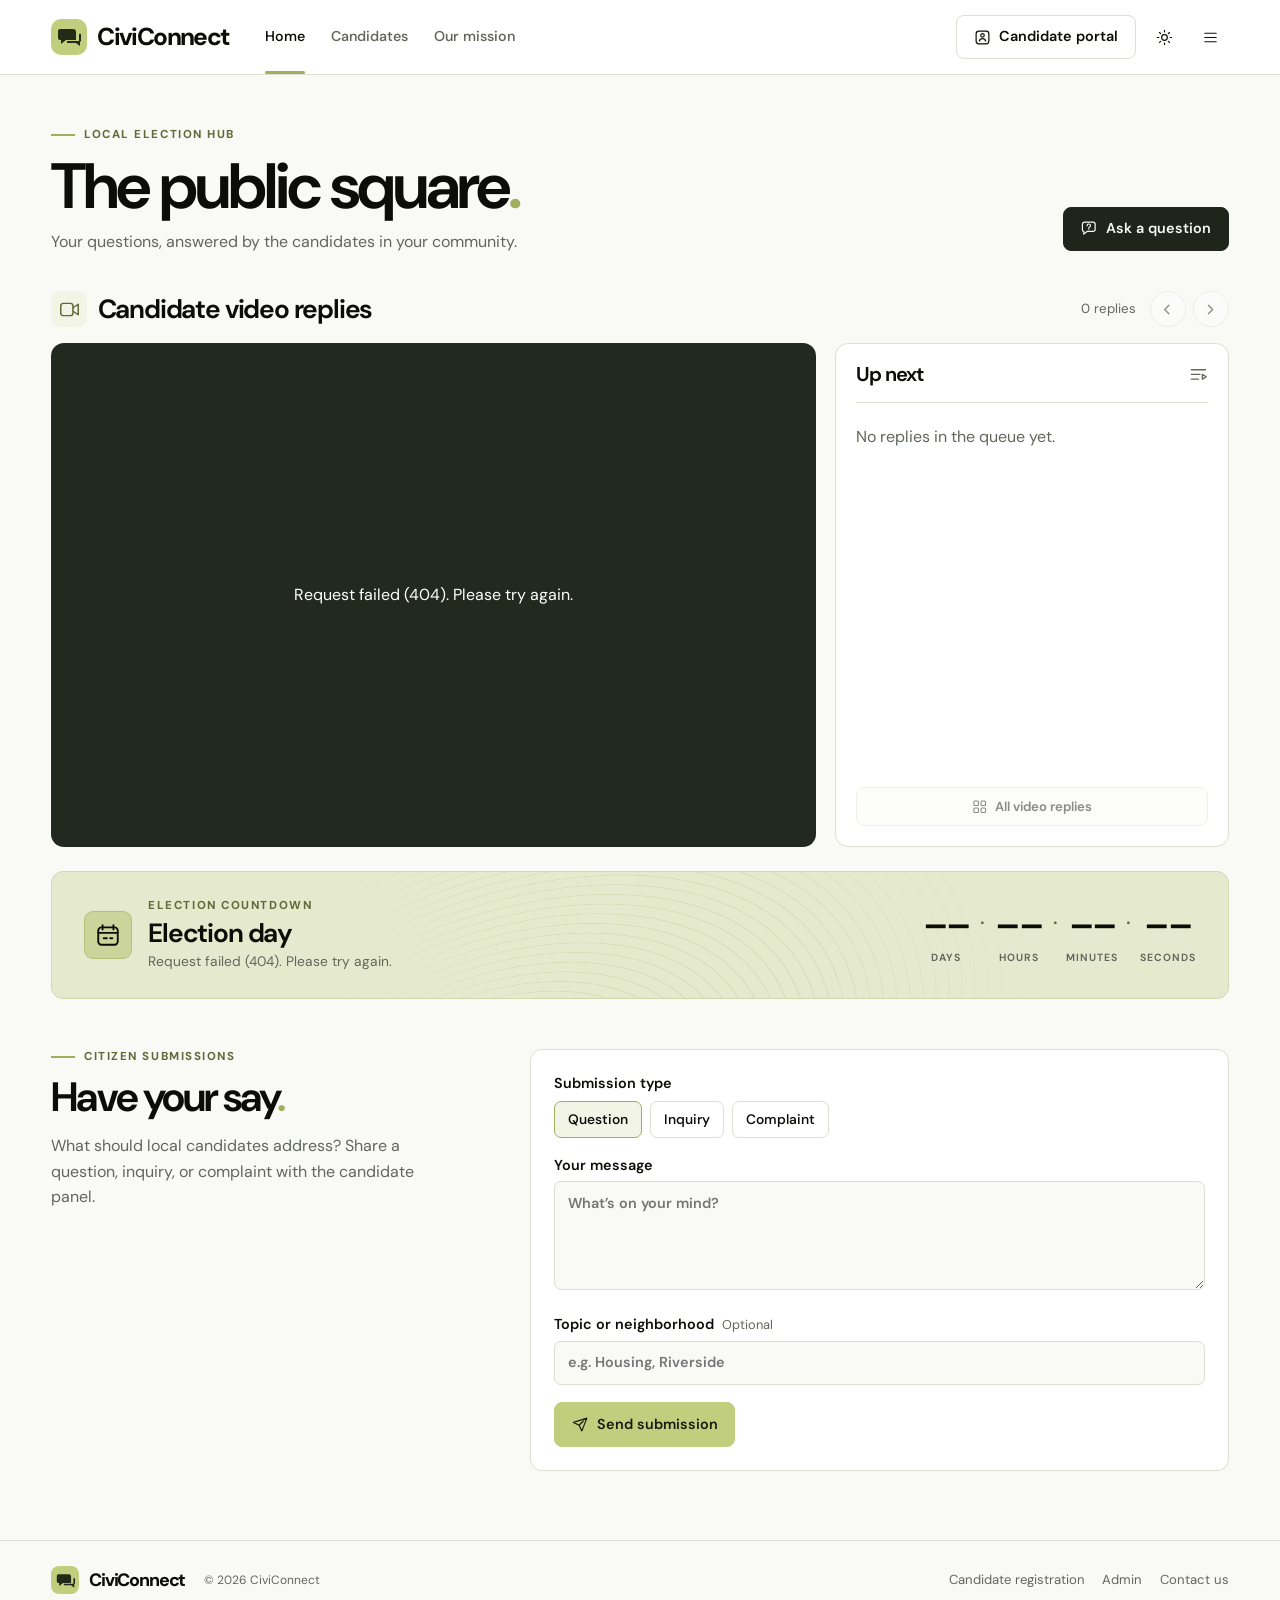
==== static/index.html @ 00abf2d7 "Initial commit" ====
<!doctype html>
<html lang="en">
<head>
  <meta charset="utf-8">
  <meta name="viewport" content="width=device-width, initial-scale=1">
  <meta name="color-scheme" content="light dark">
  <title>The public square · CiviConnect</title>
  <link rel="icon" href="/static/assets/favicon.svg" type="image/svg+xml">
  <script src="/static/js/theme.js"></script>
  <link rel="stylesheet" href="/static/css/style.css">
  <script type="module" src="/static/js/home.js"></script>
</head>
<body>
  <a class="skip" href="#main">Skip to content</a>
  <header id="site-header"></header>
  <main id="main" class="wrap">
    <section class="intro home-intro">
      <div><div class="eyebrow"><span class="rule"></span><span data-election-area>Local election hub</span></div>
      <h1>The public square<span class="period">.</span></h1>
      <p>Your questions, answered by the candidates in your community.</p></div>
      <a class="btn strong" href="#ask"><svg class="icon" aria-hidden="true"><use href="/static/assets/icons.svg#question"/></svg> Ask a question</a>
    </section>
    <section id="replies" aria-labelledby="replies-heading">
      <div class="section-head"><div class="heading-group"><span class="section-icon"><svg class="icon" aria-hidden="true"><use href="/static/assets/icons.svg#video"/></svg></span><h2 id="replies-heading">Candidate video replies</h2></div>
      <div class="carousel-nav"><span id="position"></span><button class="circle" id="prev" aria-label="Previous reply"><svg class="icon" aria-hidden="true"><use href="/static/assets/icons.svg#left"/></svg></button><button class="circle" id="next" aria-label="Next reply"><svg class="icon" aria-hidden="true"><use href="/static/assets/icons.svg#right"/></svg></button></div></div>
      <div class="broadcast"><div id="featured" class="stage" aria-live="polite"><p class="loading">Loading candidate replies…</p></div>
      <aside class="queue"><div class="queue-head"><h3>Up next</h3><svg class="icon" aria-hidden="true"><use href="/static/assets/icons.svg#list"/></svg></div><div id="up-next"></div><button class="see-all" id="all-replies"><svg class="icon" aria-hidden="true"><use href="/static/assets/icons.svg#grid"/></svg> All video replies</button></aside></div>
    </section>
    <section class="countdown" aria-label="Next election countdown">
      <div class="election-info"><span class="election-icon"><svg class="icon" aria-hidden="true"><use href="/static/assets/icons.svg#calendar"/></svg></span><div><div class="eyebrow">Election countdown</div><h2>Election day</h2><p id="election-date"></p></div></div>
      <div class="digits" role="timer"><div><strong id="time-Days">––</strong><small>Days</small></div><div><strong id="time-Hours">––</strong><small>Hours</small></div><div><strong id="time-Minutes">––</strong><small>Minutes</small></div><div><strong id="time-Seconds">––</strong><small>Seconds</small></div></div>
    </section>
    <section id="ask" class="submission-block"><div class="submission-intro"><div class="eyebrow"><span class="rule"></span>Citizen submissions</div><h2>Have your say<span class="period">.</span></h2><p>What should local candidates address? Share a question, inquiry, or complaint with the candidate panel.</p></div>
      <form id="citizen-form" class="panel form-stack">
      <fieldset><legend>Submission type</legend><div class="pills"><label><input type="radio" name="submission_type" value="question" checked><span>Question</span></label><label><input type="radio" name="submission_type" value="inquiry" ><span>Inquiry</span></label><label><input type="radio" name="submission_type" value="complaint" ><span>Complaint</span></label></div></fieldset>
      <label>Your message<textarea name="content" rows="4" maxlength="3000" placeholder="What’s on your mind?" required></textarea></label>
      <label>Topic or neighborhood <span class="optional">Optional</span><input name="topic" maxlength="120" placeholder="e.g. Housing, Riverside"></label>
      <div class="actions"><button class="btn primary"><svg class="icon" aria-hidden="true"><use href="/static/assets/icons.svg#send"/></svg> Send submission</button></div><p class="status" role="status"></p></form>
    </section>
    <dialog id="reply-dialog"><div class="dialog-head"><h2>All video replies</h2><button class="circle" data-close aria-label="Close"><svg class="icon" aria-hidden="true"><use href="/static/assets/icons.svg#close"/></svg></button></div><div id="reply-list"></div></dialog></main>
  <footer id="site-footer"></footer>
</body>
</html>
---- static/css/style.css ----
@import url("./theme.css");

@font-face {
  font-family: "DM Sans";
  src: url("/static/assets/fonts/DM-Sans.ttf") format("truetype");
  font-weight: 100 1000;
  font-display: swap
}

:root {
  font-family: "DM Sans", Arial, sans-serif;
  scroll-behavior: smooth
}

* {
  box-sizing: border-box
}

body {
  margin: 0;
  color: var(--text);
  background: var(--background);
  font-size: 1rem;
  line-height: 1.5
}

button,
input,
textarea,
select {
  font: inherit
}

button,
a,
input,
textarea,
select {
  touch-action: manipulation
}

button {
  cursor: pointer;
  color: inherit
}

button:disabled {
  cursor: default;
  opacity: .48
}

a {
  color: inherit
}

button,
a,
input,
textarea,
select {
  outline-offset: 4px
}

button:focus-visible,
a:focus-visible {
  outline: 3px solid var(--primary)
}

[hidden] {
  display: none !important
}

h1,
h2,
h3,
h4,
p {
  margin: 0
}

h1,
h2,
h3,
h4 {
  line-height: 1.08
}

h1,
h2,
h3 {
  letter-spacing: -.045em
}

h1 {
  font-size: clamp(2.7rem, 5vw, 4.55rem);
  font-weight: 650;
  line-height: 1.02
}

h2 {
  font-size: 1.65rem;
  font-weight: 650
}

h3 {
  font-size: 1.25rem;
  font-weight: 650
}

p {
  overflow-wrap: anywhere
}

.period {
  color: var(--primary)
}

.wrap,
.nav-inner,
.footer-inner {
  width: min(calc(100% - 8vw), 1344px);
  margin-inline: auto
}

.icon {
  width: 1.18em;
  height: 1.18em;
  display: inline-block;
  flex: none;
  vertical-align: middle
}

.skip {
  position: fixed;
  z-index: 20;
  left: 1rem;
  top: -5rem;
  background: var(--paper);
  padding: .7rem
}

.skip:focus {
  top: 1rem
}

#site-header {
  border-bottom: 1px solid var(--line);
  background: var(--paper)
}

.nav-inner {
  display: flex;
  align-items: center;
  gap: 2.25rem;
  min-height: 74px;
  position: relative
}

.brand {
  display: inline-flex;
  align-items: center;
  gap: .62rem;
  text-decoration: none;
  font-size: 1.53rem;
  letter-spacing: -.065em;
  font-weight: 760;
  white-space: nowrap
}

.brandmark {
  background: var(--accent);
  color: #232b17;
  display: grid;
  place-items: center;
  border-radius: 10px;
  width: 36px;
  height: 36px
}

.brandmark .icon {
  width: 24px;
  height: 24px
}

.desktop-nav {
  display: flex;
  gap: 1.65rem;
  align-self: stretch;
  align-items: stretch
}

.desktop-nav a {
  display: flex;
  align-items: center;
  text-decoration: none;
  font-size: .89rem;
  white-space: nowrap;
  font-weight: 550;
  color: var(--muted);
  position: relative
}

.desktop-nav a.active,
.desktop-nav a:hover {
  color: var(--text)
}

.desktop-nav a.active:after {
  content: "";
  position: absolute;
  bottom: 0;
  height: 3px;
  background: var(--primary);
  border-radius: 4px;
  left: 0;
  right: 0
}

.nav-actions {
  margin-left: auto;
  display: flex;
  align-items: center;
  gap: .65rem
}

.btn,
.circle,
.see-all,
.menu-link {
  display: inline-flex;
  align-items: center;
  justify-content: center;
  gap: .5rem;
  background: var(--paper);
  color: var(--text);
  border: 1px solid var(--line);
  border-radius: 8px;
  text-decoration: none;
  font-weight: 600;
  font-size: .9rem;
  line-height: 1.35
}

.btn {
  padding: .72rem 1.05rem;
  min-height: 42px
}

.btn:hover,
.circle:hover,
.see-all:hover {
  border-color: var(--primary);
  background: var(--tint)
}

.btn.strong {
  background: var(--ink);
  color: var(--background);
  border-color: var(--ink)
}

.btn.strong:hover {
  filter: brightness(1.19)
}

.btn.primary {
  background: var(--accent);
  border-color: var(--accent);
  color: #171b0e
}

.circle {
  width: 36px;
  height: 36px;
  padding: 0;
  border-radius: 50%
}

.nav-actions .circle {
  border-color: transparent
}

.menu-pop {
  position: absolute;
  z-index: 10;
  right: 0;
  top: calc(100% - 4px);
  background: var(--paper);
  border: 1px solid var(--line);
  padding: .45rem;
  box-shadow: 0 12px 30px #0002;
  border-radius: 10px;
  min-width: 210px
}

.menu-link {
  border: 0;
  justify-content: flex-start;
  display: flex;
  padding: .6rem .8rem;
  width: 100%
}

.menu-link:hover {
  background: var(--tint)
}

.intro {
  display: flex;
  align-items: center;
  justify-content: space-between;
  gap: 1.5rem;
  padding: 3.25rem 0 2.25rem
}

.intro h1 {
  margin: .7rem 0 .62rem
}

.intro p,
.submission-intro p,
.mission-grid p,
.login-wrap p {
  color: var(--muted);
  line-height: 1.6
}

.eyebrow {
  display: flex;
  align-items: center;
  gap: .55rem;
  font-size: .72rem;
  line-height: 1.4;
  font-weight: 760;
  text-transform: uppercase;
  letter-spacing: .135em;
  color: var(--eyebrow)
}

.rule {
  width: 24px;
  height: 2px;
  background: var(--primary)
}

.home-intro .btn {
  align-self: flex-end;
  margin-bottom: .25rem
}

.section-head,
.heading-group,
.carousel-nav,
.queue-head,
.dialog-head,
.actions,
.directory-tools,
.toolbar,
.person-line,
.tabs,
.backline a {
  display: flex;
  align-items: center
}

.section-head {
  justify-content: space-between;
  margin: 0 0 1rem;
  gap: .75rem
}

.heading-group {
  gap: .65rem
}

.section-icon,
.election-icon {
  background: var(--tint);
  color: var(--eyebrow);
  display: inline-grid;
  place-items: center;
  border-radius: 9px;
  width: 36px;
  height: 36px
}

.section-icon .icon {
  width: 21px;
  height: 21px
}

.carousel-nav {
  gap: .45rem
}

.carousel-nav span {
  font-size: .83rem;
  color: var(--muted);
  font-variant-numeric: tabular-nums;
  margin-right: .4rem
}

.broadcast {
  display: grid;
  grid-template-columns: minmax(0, 1.94fr) minmax(265px, 1fr);
  gap: 1.2rem
}

.stage {
  position: relative;
  isolation: isolate;
  overflow: hidden;
  border-radius: 13px;
  background: #22291e;
  color: #fff;
  height: clamp(380px, 56vh, 520px);
  min-width: 0
}

.stage .loading,
.stage .empty {
  display: grid;
  place-content: center;
  height: 100%;
  text-align: center;
  padding: 2rem;
  color: white
}

.stage-photo,
.stage-shade,
.ambient,
.stage-player {
  position: absolute;
  inset: 0;
  width: 100%;
  height: 100%
}

.stage-photo {
  object-fit: cover;
  z-index: -2
}

.stage-shade {
  background: linear-gradient(180deg, rgba(8, 13, 10, .16) 0%, transparent 33%, rgba(7, 11, 9, .45) 61%, rgba(7, 11, 9, .94) 100%);
  z-index: -1
}

.stage-top {
  position: absolute;
  inset: 1.25rem 1.35rem auto;
  display: flex;
  justify-content: space-between;
  align-items: center
}

.feature-chip,
.stage-num,
.topic-chip,
.reply-type {
  display: inline-flex;
  align-items: center;
  gap: .38rem;
  font-size: .68rem;
  font-weight: 720;
  text-transform: uppercase;
  letter-spacing: .09em
}

.feature-chip {
  background: #d7e6a2;
  color: #243015;
  padding: .34rem .6rem;
  border-radius: 5px
}

.stage-num {
  padding: .28rem .5rem;
  background: #161c16a8;
  color: white;
  border: 1px solid #ffffff40;
  border-radius: 5px
}

.play-main {
  position: absolute;
  left: 50%;
  top: 40%;
  transform: translate(-50%, -50%);
  width: 66px;
  height: 66px;
  display: grid;
  place-items: center;
  background: #ffffff29;
  backdrop-filter: blur(8px);
  border: 1.5px solid #ffffffe0;
  color: white;
  border-radius: 50%;
  transition: background .18s
}

.play-main:hover {
  background: #ffffff60
}

.play-main .icon {
  margin-left: 3px;
  width: 29px;
  height: 29px
}

.featured-content {
  position: absolute;
  bottom: 1.6rem;
  left: 1.75rem;
  right: 1.75rem
}

.topic-chip {
  color: #e1efb5;
  font-size: .7rem;
  gap: .45rem
}

.topic-chip:before {
  content: "";
  width: 18px;
  height: 2px;
  background: currentColor
}

.featured-content h3 {
  font-size: clamp(1.6rem, 2.7vw, 2.55rem);
  font-weight: 600;
  line-height: 1.12;
  letter-spacing: -.035em;
  margin: .55rem 0 1rem;
  max-width: 21em;
  overflow-wrap: anywhere;
  display: -webkit-box;
  -webkit-line-clamp: 3;
  -webkit-box-orient: vertical;
  overflow: hidden
}

.person-line {
  gap: .65rem;
  text-decoration: none;
  width: fit-content
}

.person-line img,
.avatar {
  object-fit: cover;
  border-radius: 50%
}

.person-line img {
  width: 38px;
  height: 38px;
  border: 1px solid #ffffff70
}

.person-line strong {
  display: block;
  font-size: .92rem
}

.person-line small {
  display: block;
  font-size: .78rem;
  color: #e4e6df
}

.verified {
  color: #cadb96;
  width: 1em;
  height: 1em;
  vertical-align: -.12em
}

.stage-player {
  display: grid;
  place-items: center
}

.ambient {
  z-index: -1;
  filter: blur(27px) brightness(.5);
  object-fit: cover;
  transform: scale(1.13)
}

.stage-player video,
.stage-player iframe {
  height: 100%;
  max-width: 100%;
  border: none;
  object-fit: contain;
  border-radius: 8px
}

.stage-player video {
  width: 100%
}

.stage-player iframe,
.stage-player.vertical video {
  width: auto;
  aspect-ratio: 16/9
}

.stage-player.vertical iframe,
.stage-player.vertical video {
  aspect-ratio: 9/16
}

.stop {
  position: absolute;
  top: 10px;
  right: 10px;
  z-index: 2;
  background: #172016;
  color: white;
  border-color: #fff5
}

.queue {
  background: var(--paper);
  border: 1px solid var(--line);
  border-radius: 13px;
  padding: 1.25rem;
  display: flex;
  flex-direction: column;
  min-width: 0
}

.queue-head {
  justify-content: space-between;
  padding: 0 0 1rem;
  border-bottom: 1px solid var(--line)
}

.queue-head .icon {
  color: var(--muted)
}

#up-next {
  flex: 1;
  display: flex;
  flex-direction: column
}

.queue-item {
  width: 100%;
  background: transparent;
  color: var(--text);
  text-align: left;
  border: 0;
  border-bottom: 1px solid var(--line);
  padding: 1rem 0;
  display: flex;
  align-items: center;
  gap: .85rem;
  flex: 1;
  min-width: 0
}

.queue-item:last-child {
  border-bottom: 0
}

.queue-item:hover .queue-copy strong {
  color: var(--eyebrow)
}

.thumbnail {
  background: var(--tint);
  border-radius: 7px;
  position: relative;
  display: grid;
  place-items: center;
  width: clamp(76px, 7.9vw, 112px);
  aspect-ratio: 1.48;
  overflow: hidden;
  flex: none
}

.thumbnail img,
.thumbnail video {
  width: 100%;
  height: 100%;
  object-fit: cover;
  position: absolute;
  inset: 0
}

.thumbnail .mini-play {
  position: absolute;
  bottom: 5px;
  left: 5px;
  display: grid;
  place-items: center;
  background: #121811b8;
  color: white;
  border-radius: 3px;
  padding: 2px 3px
}

.mini-play .icon {
  width: 12px;
  height: 12px
}

.queue-copy {
  display: block;
  min-width: 0
}

.reply-type {
  font-size: .62rem;
  color: var(--eyebrow);
  letter-spacing: .09em
}

.queue-copy strong {
  display: -webkit-box;
  -webkit-line-clamp: 2;
  -webkit-box-orient: vertical;
  overflow: hidden;
  line-height: 1.26;
  font-size: 1rem;
  font-weight: 650;
  letter-spacing: -.022em;
  margin: .2rem 0
}

.queue-copy small {
  font-size: .76rem;
  color: var(--muted)
}

.see-all {
  background: var(--background);
  padding: .6rem;
  width: 100%;
  font-size: .82rem;
  margin-top: .4rem
}

.countdown {
  position: relative;
  isolation: isolate;
  overflow: hidden;
  display: flex;
  align-items: center;
  justify-content: space-between;
  gap: 1rem;
  padding: 1.65rem 2rem;
  margin: 1.5rem 0 0;
  border: 1px solid color-mix(in srgb, var(--secondary) 65%, var(--line));
  border-radius: 12px;
  background: color-mix(in srgb, var(--secondary) 43%, var(--background))
}

.countdown:before {
  content: "";
  position: absolute;
  z-index: -1;
  inset: -150% 20% -180% 26%;
  background: repeating-radial-gradient(ellipse at 5% 64%, transparent 0 12px, color-mix(in srgb, var(--primary) 23%, transparent) 13px, transparent 14px);
  transform: rotate(-28deg);
  mask-image: linear-gradient(90deg, transparent, #000 26%, #000 65%, transparent)
}

.election-info {
  display: flex;
  align-items: center;
  gap: 1rem
}

.election-icon {
  width: 48px;
  height: 48px;
  background: var(--secondary);
  color: var(--text);
  border: 1px solid color-mix(in srgb, var(--primary) 50%, transparent)
}

.election-icon .icon {
  width: 26px;
  height: 26px
}

.election-info h2 {
  font-size: 1.65rem;
  margin: .25rem 0
}

.election-info p {
  font-size: .86rem;
  color: var(--muted)
}

.digits {
  display: flex;
  gap: 1.35rem;
  align-items: center
}

.digits>div {
  position: relative;
  text-align: center;
  min-width: 3.2rem
}

.digits>div+div:before {
  position: absolute;
  content: "·";
  font-size: 1.5rem;
  color: var(--eyebrow);
  left: -.85rem;
  top: 0
}

.digits strong {
  display: block;
  font-size: 2.3rem;
  font-weight: 610;
  letter-spacing: -.06em;
  font-variant-numeric: tabular-nums;
  line-height: 1.08
}

.digits small {
  display: block;
  font-size: .65rem;
  font-weight: 650;
  text-transform: uppercase;
  letter-spacing: .095em;
  color: var(--muted);
  margin-top: .32rem
}

.submission-block {
  display: grid;
  grid-template-columns: .75fr 1.25fr;
  gap: 5%;
  align-items: start;
  padding: 3.1rem 0 1rem;
  scroll-margin-top: 1rem
}

.submission-intro h2 {
  font-size: clamp(2rem, 3.2vw, 3.1rem);
  margin: .65rem 0 .85rem
}

.submission-intro p {
  max-width: 34ch
}

.panel,
.notice,
.record,
.candidate-card {
  background: var(--paper);
  border: 1px solid var(--line);
  border-radius: 12px
}

.panel,
.notice,
.record {
  padding: 1.45rem
}

.form-stack,
.field-stack,
#detail-fields {
  display: grid;
  gap: 1.08rem
}

label,
legend {
  font-size: .9rem;
  font-weight: 600
}

label {
  display: block
}

label small,
.optional {
  font-weight: 400;
  color: var(--muted);
  font-size: .8rem
}

.optional {
  margin-left: .25rem
}

label small {
  display: block;
  margin-top: .3rem
}

input:not([type=radio]),
textarea,
select {
  width: 100%;
  background: var(--background);
  color: var(--text);
  border: 1px solid var(--line);
  border-radius: 7px;
  padding: .65rem .8rem;
  margin-top: .3rem;
  min-height: 42px
}

textarea {
  resize: vertical
}

input:focus,
textarea:focus,
select:focus {
  outline: 2px solid var(--primary);
  outline-offset: 1px
}

fieldset {
  min-width: 0;
  border: 0;
  padding: 0;
  margin: 0
}

legend {
  padding: 0;
  margin: 0 0 .4rem
}

select {
  appearance: none;
  background-image: url("data:image/svg+xml,%3Csvg xmlns='http://www.w3.org/2000/svg' width='16' height='16' fill='none' stroke='%23737b63' stroke-width='2'%3E%3Cpath d='m3 6 5 5 5-5'/%3E%3C/svg%3E");
  background-repeat: no-repeat;
  background-position: right .8rem center;
  padding-right: 2.3rem
}

.pills,
.actions,
.toolbar,
.tabs {
  display: flex;
  gap: .5rem;
  flex-wrap: wrap
}

.pills label {
  position: relative;
  cursor: pointer
}

.pills input {
  position: absolute;
  opacity: 0
}

.pills span,
.tabs button {
  display: block;
  border: 1px solid var(--line);
  border-radius: 7px;
  padding: .44rem .82rem;
  background: var(--paper);
  font-size: .86rem;
  font-weight: 550
}

.pills input:checked+span,
.tabs button.active {
  background: var(--tint);
  border-color: var(--primary)
}

.pills input:focus-visible+span {
  outline: 2px solid var(--primary)
}

.status {
  font-size: .9rem;
  font-weight: 560;
  color: var(--eyebrow);
  overflow-wrap: anywhere
}

.status:empty {
  display: none
}

.status.error,
.error {
  color: light-dark(#a32e26, #ffa79d)
}

.wide-form {
  max-width: 760px;
  margin-inline: auto
}

.two-col,
.mission-grid,
.candidate-grid,
.video-grid {
  display: grid;
  gap: 1.1rem
}

.two-col {
  grid-template-columns: 1fr 1fr
}

.directory-tools {
  justify-content: space-between;
  margin-bottom: 1.2rem;
  gap: 1rem;
  color: var(--muted);
  font-size: .9rem
}

.search {
  display: flex;
  align-items: center;
  gap: .5rem;
  border: 1px solid var(--line);
  border-radius: 7px;
  padding: 0 .8rem;
  background: var(--paper);
  max-width: 420px;
  width: 100%
}

.search input {
  border: 0;
  background: transparent;
  margin: 0;
  padding: .6rem 0
}

.candidate-grid {
  grid-template-columns: repeat(auto-fill, minmax(min(100%, 245px), 1fr))
}

.candidate-card {
  padding: 1.4rem;
  display: grid;
  justify-items: start;
  gap: .55rem
}

.candidate-card .avatar {
  width: 68px;
  height: 68px;
  margin-bottom: .55rem
}

.candidate-card p,
.subtle,
.record small,
.empty {
  color: var(--muted)
}

.candidate-card .btn {
  margin-top: .6rem
}

.text-link,
.backline a {
  font-weight: 650;
  text-underline-offset: 3px
}

.backline {
  padding: 2rem 0 1.5rem
}

.backline a {
  width: fit-content;
  text-decoration: none;
  gap: .3rem
}

.profile-hero {
  display: flex;
  gap: 1.6rem;
  align-items: center;
  margin-bottom: 1.6rem
}

.profile-hero img {
  width: 110px;
  height: 110px
}

.profile-hero h1 {
  font-size: clamp(2rem, 4vw, 3.8rem);
  margin: .45rem 0
}

.profile-info {
  display: grid;
  grid-template-columns: 1fr 1fr;
  gap: 1rem
}

.profile-info p,
.profile-info ul {
  margin-top: .75rem
}

.profile-info ul {
  padding-left: 1.2rem
}

.profile-info li+li {
  margin: .55rem 0
}

.socials {
  display: flex;
  gap: .8rem;
  flex-wrap: wrap;
  margin-top: 1rem
}

.video-grid {
  grid-template-columns: repeat(auto-fit, minmax(min(100%, 320px), 1fr));
  margin-top: 1rem
}

.profile-replies {
  margin-top: 2rem
}

.video-grid .stage {
  height: clamp(350px, 40vh, 420px)
}

.mission-grid {
  grid-template-columns: repeat(3, 1fr)
}

.mission-grid h2 {
  margin: 1.2rem 0 .65rem
}

.mission-grid a {
  display: inline-block;
  margin-top: 1rem
}

.notice {
  margin: 1.2rem 0;
  background: var(--tint)
}

.notice p {
  margin-top: .4rem
}

.login-wrap {
  max-width: 440px;
  margin: 4rem auto
}

.login-wrap h1 {
  font-size: 2.25rem
}

.login-wrap form {
  padding: 2rem
}

.tabs {
  border-bottom: 1px solid var(--line);
  padding-bottom: 1rem;
  margin-bottom: 1.2rem
}

.toolbar {
  margin: 1rem 0
}

.toolbar input,
.toolbar select {
  width: auto;
  max-width: 100%
}

.record {
  margin: 1rem 0
}

.record h3 {
  margin: .45rem 0
}

.record p {
  white-space: pre-wrap;
  margin: .6rem 0
}

.record .actions,
.record .form-stack {
  margin-top: .85rem
}

.record img.avatar {
  width: 46px;
  height: 46px
}

.record ul {
  padding-left: 1.4rem
}

.danger {
  color: light-dark(#9a3023, #ffb2a5)
}

#workspace h2 {
  margin: 1.25rem 0
}

.empty {
  padding: 1.4rem 0
}

.credentials {
  padding: 1rem;
  background: var(--tint);
  border: 1px solid var(--primary);
  border-radius: 8px
}

.credentials pre {
  white-space: pre-wrap;
  overflow-wrap: anywhere
}

#site-footer {
  border-top: 1px solid var(--line);
  margin-top: 3.3rem
}

.footer-inner {
  display: flex;
  flex-wrap: wrap;
  align-items: center;
  gap: 1.2rem;
  padding: 1.6rem 0
}

.footer-inner .brand {
  font-size: 1.12rem
}

.footer-inner .brandmark {
  width: 28px;
  height: 28px;
  border-radius: 8px
}

.footer-inner .brandmark .icon {
  width: 19px;
  height: 19px
}

.footer-links {
  margin-left: auto;
  display: flex;
  gap: 1.1rem
}

.footer-links button,
.footer-links a {
  color: var(--muted);
  padding: 0;
  border: none;
  background: none;
  text-decoration: none;
  font-size: .82rem
}

.footer-inner small {
  color: var(--muted);
  font-size: .75rem
}

dialog {
  border: 1px solid var(--line);
  border-radius: 14px;
  max-width: min(540px, 94vw);
  width: 100%;
  background: var(--paper);
  color: var(--text);
  padding: 1.5rem;
  max-height: 85dvh
}

dialog::backdrop {
  background: #0b0f0bc2;
  backdrop-filter: blur(3px)
}

.dialog-head {
  justify-content: space-between;
  gap: 1rem;
  margin-bottom: 1rem
}

.dialog-head h2 {
  font-size: 1.5rem
}

main {
  min-height: 66vh
}

.tag {
  display: inline-block;
  border: 1px solid var(--line);
  border-radius: 5px;
  background: var(--tint);
  padding: .2rem .5rem;
  font-size: .74rem
}

@media(min-width:1600px) {

  .wrap,
  .nav-inner,
  .footer-inner {
    max-width: 1410px
  }
}

@media(max-width:1050px) {
  .nav-inner {
    gap: 1.4rem
  }

  .desktop-nav {
    gap: 1rem
  }

  .broadcast {
    grid-template-columns: minmax(0, 1.6fr) minmax(265px, 1fr)
  }

  .queue {
    padding: 1rem
  }

  .queue-item {
    gap: .6rem
  }

  .queue-copy strong {
    font-size: .93rem
  }

  .digits {
    gap: 1rem
  }
}

@media(max-width:800px) {
  .desktop-nav {
    display: none
  }

  .nav-inner {
    min-height: 65px
  }

  .intro {
    padding: 2.25rem 0 1.65rem
  }

  .broadcast {
    grid-template-columns: 1fr
  }

  .stage {
    height: clamp(380px, 56vh, 520px)
  }

  .queue {
    display: block
  }

  .queue-head {
    padding: 0 0 .6rem
  }

  #up-next {
    display: grid;
    grid-template-columns: repeat(3, 1fr);
    gap: .8rem
  }

  .queue-item {
    align-items: start
  }

  .queue #up-next .queue-item {
    display: block;
    border: 0;
    padding: .7rem 0
  }

  .queue #up-next .thumbnail {
    width: 100%;
    aspect-ratio: 2.2;
    margin-bottom: .35rem
  }

  .countdown {
    padding: 1.2rem
  }

  .digits>div {
    min-width: 2.65rem
  }

  .digits strong {
    font-size: 1.85rem
  }

  .mission-grid {
    grid-template-columns: 1fr
  }

  .submission-block {
    grid-template-columns: 1fr;
    gap: 1.3rem
  }

  .submission-intro p {
    max-width: 60ch
  }

  .home-intro .btn {
    white-space: nowrap
  }

  .profile-info {
    grid-template-columns: 1fr
  }
}

@media(max-width:560px) {

  .wrap,
  .nav-inner,
  .footer-inner {
    width: calc(100% - 2rem)
  }

  .nav-inner {
    gap: .5rem
  }

  .nav-actions {
    gap: .17rem
  }

  .nav-actions .portal-btn {
    display: none
  }

  .brand {
    font-size: 1.32rem
  }

  .brandmark {
    width: 32px;
    height: 32px
  }

  .intro {
    align-items: flex-start;
    flex-direction: column;
    gap: .9rem
  }

  .home-intro .btn {
    align-self: flex-start
  }

  .intro p {
    font-size: .94rem
  }

  .eyebrow {
    font-size: .65rem
  }

  .section-head h2 {
    font-size: 1.18rem
  }

  .heading-group {
    gap: .4rem
  }

  .section-icon {
    width: 30px;
    height: 30px
  }

  .carousel-nav {
    gap: .25rem
  }

  .carousel-nav .circle {
    width: 29px;
    height: 29px
  }

  .carousel-nav span {
    margin-right: .1rem;
    font-size: .72rem
  }

  .stage-top {
    inset: 1rem 1rem auto
  }

  .featured-content {
    bottom: 1.2rem;
    left: 1.1rem;
    right: 1.1rem
  }

  .featured-content h3 {
    font-size: 1.72rem
  }

  .stage {
    height: 380px
  }

  .play-main {
    width: 55px;
    height: 55px
  }

  .queue #up-next {
    display: block
  }

  .queue #up-next .queue-item {
    display: flex;
    align-items: center;
    border-bottom: 1px solid var(--line);
    gap: .8rem
  }

  .queue #up-next .thumbnail {
    width: 80px;
    aspect-ratio: 1.5;
    margin: 0
  }

  .countdown {
    flex-wrap: wrap;
    gap: 1.2rem
  }

  .digits {
    justify-content: space-between;
    width: 100%;
    border-top: 1px solid var(--line);
    padding-top: .85rem
  }

  .digits>div+div:before {
    display: none
  }

  .submission-block {
    padding-top: 2rem
  }

  .two-col {
    grid-template-columns: 1fr
  }

  .panel,
  .record {
    padding: 1.05rem
  }

  .directory-tools {
    flex-wrap: wrap
  }

  .profile-hero {
    align-items: flex-start;
    gap: 1rem
  }

  .profile-hero img {
    width: 75px;
    height: 75px
  }

  .footer-links {
    width: 100%;
    margin-left: 0
  }

  .tabs {
    gap: .35rem
  }

  .tabs button {
    font-size: .8rem
  }

  .intro h1 {
    margin-top: .55rem
  }
}

@media(prefers-reduced-motion:reduce) {
  :root {
    scroll-behavior: auto
  }

  * {
    transition: none !important
  }
}

.carousel-nav span {
  white-space: nowrap
}

@media (max-width: 370px) {
  .section-head .section-icon {
    display: none
  }

  .section-head h2 {
    font-size: 1.1rem
  }
}
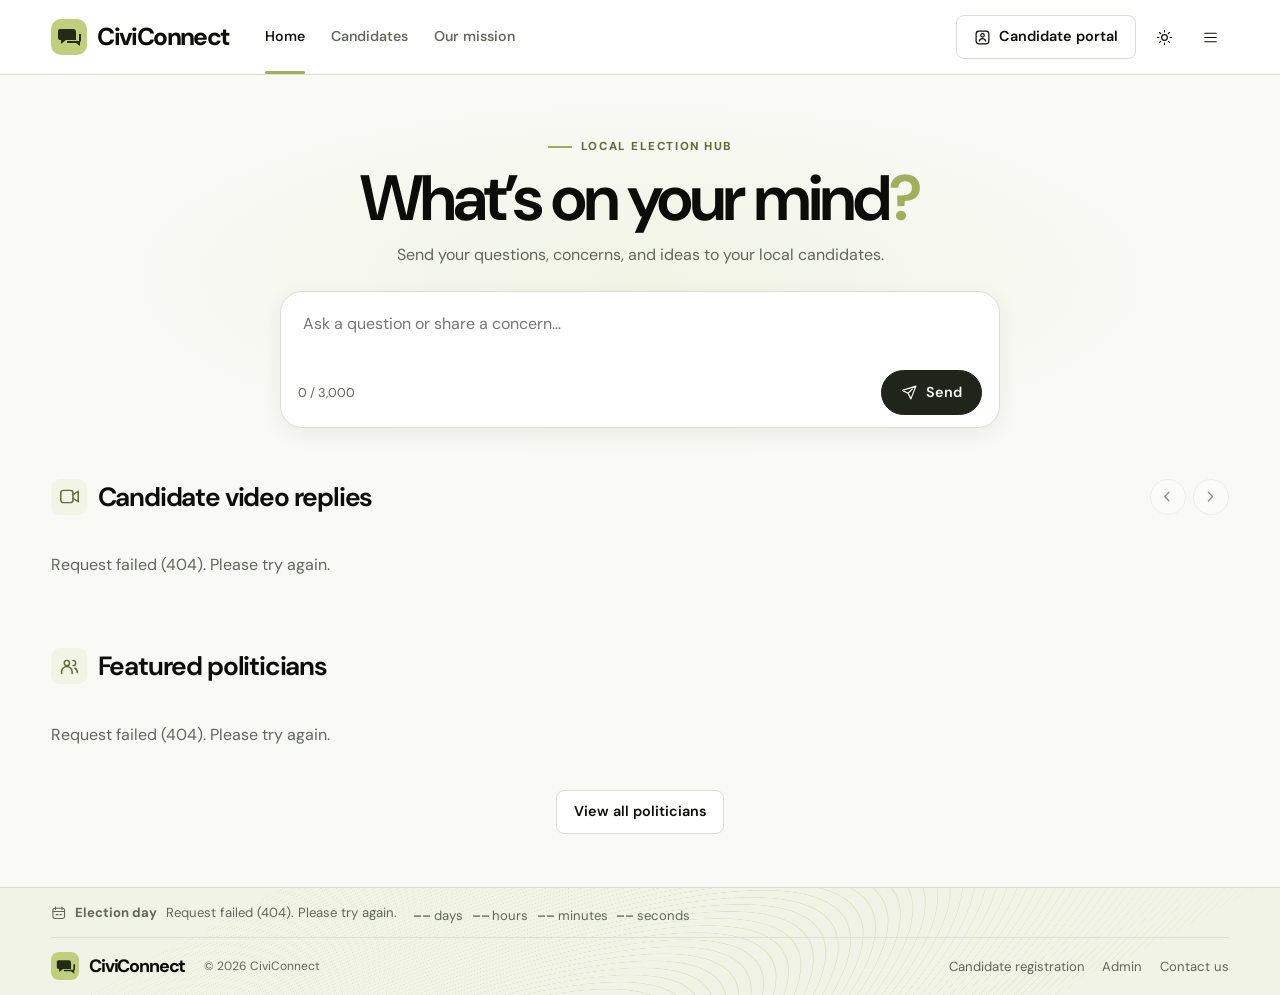
==== commit 613afb23: "Home Page Changes" ====
--- a/static/index.html
+++ b/static/index.html
@@ -8,36 +8,41 @@
   <link rel="icon" href="/static/assets/favicon.svg" type="image/svg+xml">
   <script src="/static/js/theme.js"></script>
   <link rel="stylesheet" href="/static/css/style.css">
+  <link rel="stylesheet" href="/static/css/home.css">
   <script type="module" src="/static/js/home.js"></script>
 </head>
 <body>
   <a class="skip" href="#main">Skip to content</a>
   <header id="site-header"></header>
   <main id="main" class="wrap">
-    <section class="intro home-intro">
-      <div><div class="eyebrow"><span class="rule"></span><span data-election-area>Local election hub</span></div>
-      <h1>The public square<span class="period">.</span></h1>
-      <p>Your questions, answered by the candidates in your community.</p></div>
-      <a class="btn strong" href="#ask"><svg class="icon" aria-hidden="true"><use href="/static/assets/icons.svg#question"/></svg> Ask a question</a>
+    <section id="ask" class="ask-hero" aria-labelledby="ask-title">
+      <div class="eyebrow"><span class="rule"></span><span data-election-area>Local election hub</span></div>
+      <h1 id="ask-title">What’s on your mind<span class="period">?</span></h1>
+      <p>Send your questions, concerns, and ideas to your local candidates.</p>
+      <form id="citizen-form">
+        <div class="composer">
+          <textarea name="content" rows="2" required maxlength="3000" aria-label="Your message to local candidates" placeholder="Ask a question or share a concern…"></textarea>
+          <div class="composer-tools"><span id="char-count">0 / 3,000</span><button type="submit" class="btn strong"><svg class="icon" aria-hidden="true"><use href="/static/assets/icons.svg#send"/></svg> Send</button></div>
+        </div>
+        <p class="status" role="status"></p>
+      </form>
     </section>
     <section id="replies" aria-labelledby="replies-heading">
       <div class="section-head"><div class="heading-group"><span class="section-icon"><svg class="icon" aria-hidden="true"><use href="/static/assets/icons.svg#video"/></svg></span><h2 id="replies-heading">Candidate video replies</h2></div>
       <div class="carousel-nav"><span id="position"></span><button class="circle" id="prev" aria-label="Previous reply"><svg class="icon" aria-hidden="true"><use href="/static/assets/icons.svg#left"/></svg></button><button class="circle" id="next" aria-label="Next reply"><svg class="icon" aria-hidden="true"><use href="/static/assets/icons.svg#right"/></svg></button></div></div>
-      <div class="broadcast"><div id="featured" class="stage" aria-live="polite"><p class="loading">Loading candidate replies…</p></div>
-      <aside class="queue"><div class="queue-head"><h3>Up next</h3><svg class="icon" aria-hidden="true"><use href="/static/assets/icons.svg#list"/></svg></div><div id="up-next"></div><button class="see-all" id="all-replies"><svg class="icon" aria-hidden="true"><use href="/static/assets/icons.svg#grid"/></svg> All video replies</button></aside></div>
+      <div id="reply-track" aria-label="Video replies" class="reply-track" tabindex="0"></div>
     </section>
-    <section class="countdown" aria-label="Next election countdown">
-      <div class="election-info"><span class="election-icon"><svg class="icon" aria-hidden="true"><use href="/static/assets/icons.svg#calendar"/></svg></span><div><div class="eyebrow">Election countdown</div><h2>Election day</h2><p id="election-date"></p></div></div>
-      <div class="digits" role="timer"><div><strong id="time-Days">––</strong><small>Days</small></div><div><strong id="time-Hours">––</strong><small>Hours</small></div><div><strong id="time-Minutes">––</strong><small>Minutes</small></div><div><strong id="time-Seconds">––</strong><small>Seconds</small></div></div>
+    <section class="featured-people" aria-labelledby="people-title">
+      <div class="section-head"><div class="heading-group"><span class="section-icon"><svg class="icon" aria-hidden="true"><use href="/static/assets/icons.svg#users"/></svg></span><h2 id="people-title">Featured politicians</h2></div></div>
+      <div id="featured-grid"></div>
+      <div class="directory-action"><a class="btn" href="/politicians.html">View all politicians</a></div>
     </section>
-    <section id="ask" class="submission-block"><div class="submission-intro"><div class="eyebrow"><span class="rule"></span>Citizen submissions</div><h2>Have your say<span class="period">.</span></h2><p>What should local candidates address? Share a question, inquiry, or complaint with the candidate panel.</p></div>
-      <form id="citizen-form" class="panel form-stack">
-      <fieldset><legend>Submission type</legend><div class="pills"><label><input type="radio" name="submission_type" value="question" checked><span>Question</span></label><label><input type="radio" name="submission_type" value="inquiry" ><span>Inquiry</span></label><label><input type="radio" name="submission_type" value="complaint" ><span>Complaint</span></label></div></fieldset>
-      <label>Your message<textarea name="content" rows="4" maxlength="3000" placeholder="What’s on your mind?" required></textarea></label>
-      <label>Topic or neighborhood <span class="optional">Optional</span><input name="topic" maxlength="120" placeholder="e.g. Housing, Riverside"></label>
-      <div class="actions"><button class="btn primary"><svg class="icon" aria-hidden="true"><use href="/static/assets/icons.svg#send"/></svg> Send submission</button></div><p class="status" role="status"></p></form>
-    </section>
-    <dialog id="reply-dialog"><div class="dialog-head"><h2>All video replies</h2><button class="circle" data-close aria-label="Close"><svg class="icon" aria-hidden="true"><use href="/static/assets/icons.svg#close"/></svg></button></div><div id="reply-list"></div></dialog></main>
-  <footer id="site-footer"></footer>
+  </main>
+  <footer id="site-footer">
+    <div class="footer-election wrap" aria-label="Election countdown">
+      <span class="election-label"><svg class="icon" aria-hidden="true"><use href="/static/assets/icons.svg#calendar"/></svg><strong id="election-label">Election day</strong> <span id="election-date"></span></span>
+      <span class="footer-clock" role="timer"><span><b id="time-Days">––</b>days</span> <span><b id="time-Hours">––</b>hours</span> <span><b id="time-Minutes">––</b>minutes</span> <span><b id="time-Seconds">––</b>seconds</span></span>
+    </div>
+  </footer>
 </body>
 </html>
--- a/static/css/style.css
+++ b/static/css/style.css
@@ -764,11 +764,12 @@
   background: color-mix(in srgb, var(--secondary) 43%, var(--background))
 }
 
-.countdown:before {
+#site-footer::before {
   content: "";
   position: absolute;
   z-index: -1;
-  inset: -150% 20% -180% 26%;
+  inset: -150% -8% -180%;
+  pointer-events: none;
   background: repeating-radial-gradient(ellipse at 5% 64%, transparent 0 12px, color-mix(in srgb, var(--primary) 23%, transparent) 13px, transparent 14px);
   transform: rotate(-28deg);
   mask-image: linear-gradient(90deg, transparent, #000 26%, #000 65%, transparent)
@@ -1256,6 +1257,10 @@
 }
 
 #site-footer {
+  position: relative;
+  isolation: isolate;
+  overflow: hidden;
+  background: color-mix(in srgb, var(--secondary) 18%, var(--background));
   border-top: 1px solid var(--line);
   margin-top: 3.3rem
 }
--- a/static/css/home.css
+++ b/static/css/home.css
@@ -0,0 +1,79 @@
+/* The composer is the landing page's primary action. */
+.ask-hero {
+  text-align: center;
+  padding: clamp(2.5rem, 5vw, 5rem) 0 clamp(2.5rem, 4vw, 4rem);
+  background: radial-gradient(ellipse at center, var(--tint), transparent 68%);
+}
+.ask-hero .eyebrow { justify-content: center; }
+.ask-hero h1 { margin: .7rem 0; font-size: clamp(2.35rem, 5vw, 4.5rem); }
+.ask-hero > p { color: var(--muted); }
+#citizen-form { width: min(100%, 720px); margin: 1.5rem auto 0; }
+.composer {
+  padding: .9rem 1.05rem .75rem;
+  border: 1px solid var(--line);
+  border-radius: 22px;
+  background: var(--paper);
+  box-shadow: 0 6px 22px color-mix(in srgb, var(--text) 6%, transparent);
+}
+.composer:focus-within { border-color: var(--primary); }
+.composer textarea {
+  display: block; width: 100%; margin: 0; padding: .35rem;
+  resize: none; min-height: 4rem; max-height: 14rem;
+  border: 0; outline: none; background: transparent; font: inherit;
+}
+.composer-tools { display: flex; align-items: center; justify-content: space-between; }
+.composer-tools span { color: var(--muted); font-size: .8rem; }
+.composer-tools button { border-radius: 2rem; padding-inline: 1.2rem; }
+#citizen-form .status { margin-top: .6rem; }
+.reply-track {
+  display: flex; gap: 1rem; overflow-x: auto; padding-bottom: .55rem;
+  scroll-snap-type: x mandatory; overscroll-behavior-x: contain;
+  scrollbar-width: thin; scrollbar-color: var(--secondary) transparent;
+}
+.reply-track.gliding { scroll-snap-type: none; }
+.reply-card {
+  flex: 0 0 calc((100% - 2rem) / 3); min-width: 0;
+  background: var(--paper); border: 1px solid var(--line);
+  border-radius: 14px; overflow: hidden; scroll-snap-align: start;
+}
+.reply-card .stage { height: clamp(255px, 22vw, 340px); border-radius: 0; }
+.reply-card .stage-top { inset: .85rem .85rem auto; }
+.reply-card .featured-content { bottom: 1rem; left: 1rem; right: 1rem; }
+.reply-card .featured-content h3 { font-size: clamp(1.2rem, 1.75vw, 1.6rem); margin: .4rem 0 0; }
+.reply-card .play-main { width: 48px; height: 48px; }
+.reply-card .featured-content .person-line { display: none; }
+.reply-card .stage-player > video:not(.ambient) { width: 100%; height: 100%; object-fit: contain; }
+.reply-author, .featured-person {
+  display: flex; align-items: center; gap: .7rem; padding: .9rem 1rem;
+  text-decoration: none; overflow-wrap: anywhere;
+}
+.reply-author:hover strong, .featured-person:hover strong { text-decoration: underline; }
+.reply-author .avatar { width: 38px; height: 38px; }
+.reply-author small, .featured-person small { display: block; color: var(--muted); }
+.featured-people { margin: 2.5rem 0 1rem; }
+#featured-grid { display: grid; grid-template-columns: repeat(3, minmax(0, 1fr)); gap: .85rem; }
+.featured-person { border: 1px solid var(--line); border-radius: 12px; background: var(--paper); }
+.featured-person .avatar { width: 56px; height: 56px; }
+.directory-action { margin-top: 1.3rem; text-align: center; }
+@media (max-width: 900px) {
+  .reply-card { flex-basis: 45%; }
+  #featured-grid { grid-template-columns: repeat(2, minmax(0, 1fr)); }
+}
+@media (max-width: 560px) {
+  .reply-card { flex-basis: 86%; }
+  #featured-grid { grid-template-columns: 1fr; }
+}
+
+.footer-election {
+  display: flex;
+  flex-wrap: wrap;
+  align-items: baseline;
+  gap: .45rem 1rem;
+  padding: .9rem 0 .7rem;
+  border-bottom: 1px solid var(--line);
+  color: var(--muted);
+  font-size: .82rem;
+}
+.election-label, .footer-clock { display: inline-flex; align-items: center; gap: .55rem; }
+.footer-clock b { font-variant-numeric: tabular-nums; margin-right: .2em; font-weight: 600; }
+.footer-election + .footer-inner { padding-block: .9rem; }
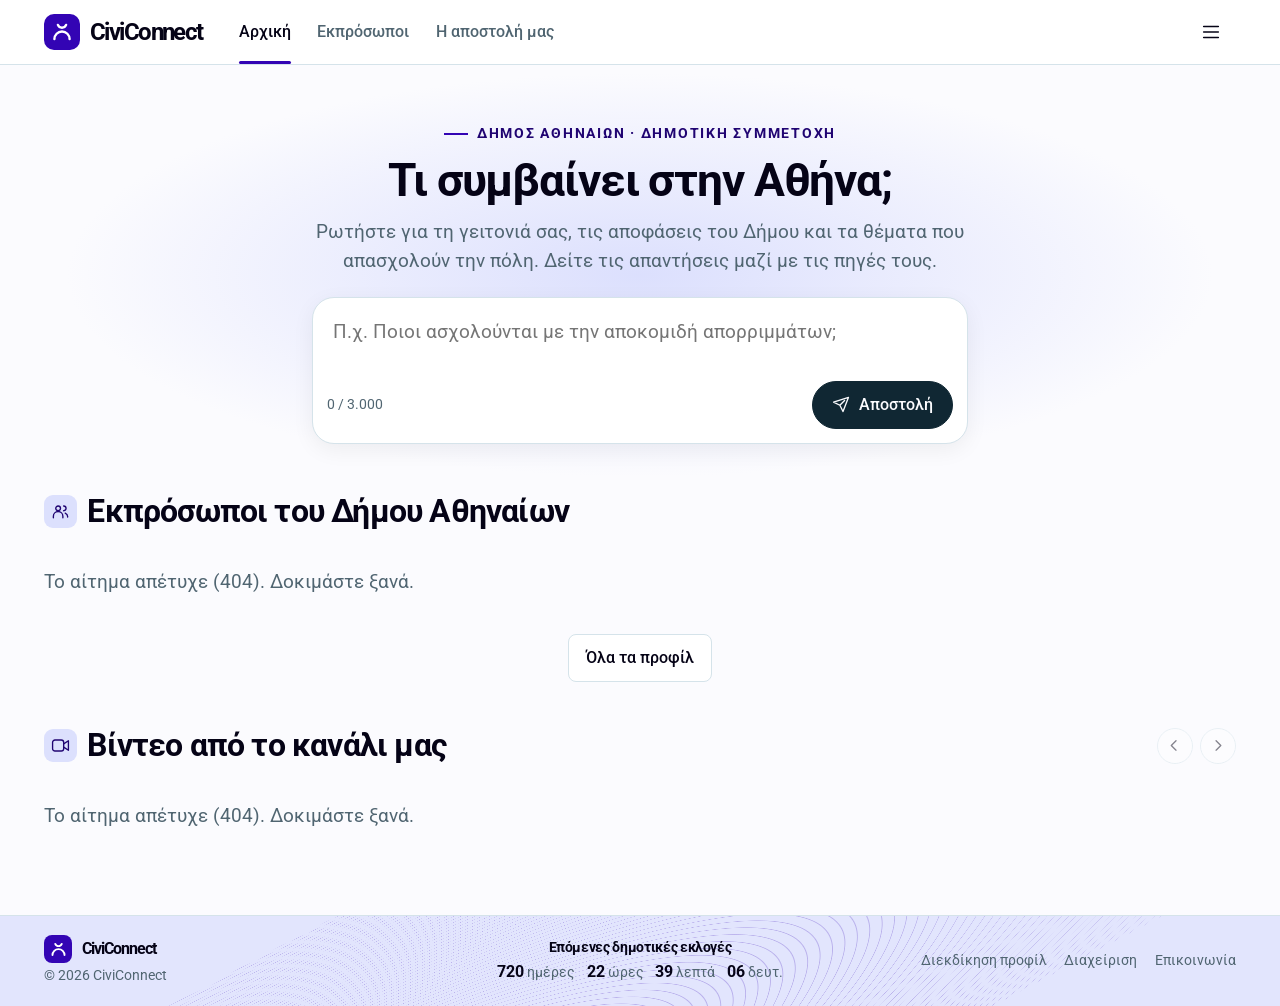
==== commit 71a9762c: "Project Cleanup" ====
--- a/static/index.html
+++ b/static/index.html
@@ -1,48 +1,61 @@
 <!doctype html>
-<html lang="en">
+<html lang="el">
 <head>
   <meta charset="utf-8">
   <meta name="viewport" content="width=device-width, initial-scale=1">
   <meta name="color-scheme" content="light dark">
-  <title>The public square · CiviConnect</title>
-  <link rel="icon" href="/static/assets/favicon.svg" type="image/svg+xml">
-  <script src="/static/js/theme.js"></script>
-  <link rel="stylesheet" href="/static/css/style.css">
-  <link rel="stylesheet" href="/static/css/home.css">
-  <script type="module" src="/static/js/home.js"></script>
+  <title>CiviConnect</title>
+  <link rel="icon" href="/static/assets/favicon.svg?v=brand-mark" type="image/svg+xml">
+  <link rel="preconnect" href="https://fonts.googleapis.com">
+  <link rel="preconnect" href="https://fonts.gstatic.com" crossorigin>
+  <link rel="stylesheet" href="https://fonts.googleapis.com/css2?family=Roboto:wght@400;500;700&amp;display=swap">
+  <link rel="stylesheet" href="/static/css/style.css?v=brand-mark">
+  <link rel="stylesheet" href="/static/css/home.css?v=visual-density">
+  <script type="module" src="/static/js/home.js?v=demo-search"></script>
 </head>
 <body>
-  <a class="skip" href="#main">Skip to content</a>
+  <a class="skip" href="#main">Μετάβαση στο περιεχόμενο</a>
   <header id="site-header"></header>
   <main id="main" class="wrap">
     <section id="ask" class="ask-hero" aria-labelledby="ask-title">
-      <div class="eyebrow"><span class="rule"></span><span data-election-area>Local election hub</span></div>
-      <h1 id="ask-title">What’s on your mind<span class="period">?</span></h1>
-      <p>Send your questions, concerns, and ideas to your local candidates.</p>
+      <div class="eyebrow"><span class="rule"></span><span data-election-area>Δημοτικές εκλογές</span></div>
+      <h1 id="ask-title">Τι συμβαίνει στην Αθήνα;</h1>
+      <p>Ρωτήστε για τη γειτονιά σας, τις αποφάσεις του Δήμου και τα θέματα που απασχολούν την πόλη. Δείτε τις απαντήσεις μαζί με τις πηγές τους.</p>
       <form id="citizen-form">
         <div class="composer">
-          <textarea name="content" rows="2" required maxlength="3000" aria-label="Your message to local candidates" placeholder="Ask a question or share a concern…"></textarea>
-          <div class="composer-tools"><span id="char-count">0 / 3,000</span><button type="submit" class="btn strong"><svg class="icon" aria-hidden="true"><use href="/static/assets/icons.svg#send"/></svg> Send</button></div>
+          <textarea name="content" rows="2" required maxlength="3000" aria-label="Η ερώτησή σας για την Αθήνα" placeholder="Π.χ. Ποιοι ασχολούνται με την αποκομιδή απορριμμάτων;"></textarea>
+          <div class="composer-tools"><span id="char-count">0 / 3.000</span><button type="submit" class="btn strong"><svg class="icon" aria-hidden="true"><use href="/static/assets/icons.svg#send"/></svg> Αποστολή</button></div>
         </div>
         <p class="status" role="status"></p>
       </form>
+      <div id="civic-answer" hidden></div>
+    </section>
+    <section class="featured-people" aria-labelledby="people-title">
+      <div class="section-head featured-heading">
+        <div class="heading-group"><span class="section-icon"><svg class="icon" aria-hidden="true"><use href="/static/assets/icons.svg#users"/></svg></span><h2 id="people-title">Εκπρόσωποι του Δήμου Αθηναίων</h2></div>
+        <div id="people-rotation" class="people-rotation" hidden>
+          <span id="people-remaining" role="timer" aria-live="off"></span>
+        </div>
+      </div>
+      <div id="featured-grid"></div>
+      <div class="directory-action"><a class="btn" href="/politicians.html">Όλα τα προφίλ</a></div>
     </section>
     <section id="replies" aria-labelledby="replies-heading">
-      <div class="section-head"><div class="heading-group"><span class="section-icon"><svg class="icon" aria-hidden="true"><use href="/static/assets/icons.svg#video"/></svg></span><h2 id="replies-heading">Candidate video replies</h2></div>
-      <div class="carousel-nav"><span id="position"></span><button class="circle" id="prev" aria-label="Previous reply"><svg class="icon" aria-hidden="true"><use href="/static/assets/icons.svg#left"/></svg></button><button class="circle" id="next" aria-label="Next reply"><svg class="icon" aria-hidden="true"><use href="/static/assets/icons.svg#right"/></svg></button></div></div>
-      <div id="reply-track" aria-label="Video replies" class="reply-track" tabindex="0"></div>
-    </section>
-    <section class="featured-people" aria-labelledby="people-title">
-      <div class="section-head"><div class="heading-group"><span class="section-icon"><svg class="icon" aria-hidden="true"><use href="/static/assets/icons.svg#users"/></svg></span><h2 id="people-title">Featured politicians</h2></div></div>
-      <div id="featured-grid"></div>
-      <div class="directory-action"><a class="btn" href="/politicians.html">View all politicians</a></div>
+      <div class="section-head"><div class="heading-group"><span class="section-icon"><svg class="icon" aria-hidden="true"><use href="/static/assets/icons.svg#video"/></svg></span><h2 id="replies-heading">Βίντεο από το κανάλι μας</h2></div>
+      <div class="carousel-nav"><span id="position"></span><button class="circle" id="prev" aria-label="Προηγούμενο βίντεο"><svg class="icon" aria-hidden="true"><use href="/static/assets/icons.svg#left"/></svg></button><button class="circle" id="next" aria-label="Επόμενο βίντεο"><svg class="icon" aria-hidden="true"><use href="/static/assets/icons.svg#right"/></svg></button></div></div>
+      <div id="reply-track" aria-label="Βίντεο του καναλιού" class="reply-track" tabindex="0"></div>
     </section>
   </main>
   <footer id="site-footer">
-    <div class="footer-election wrap" aria-label="Election countdown">
-      <span class="election-label"><svg class="icon" aria-hidden="true"><use href="/static/assets/icons.svg#calendar"/></svg><strong id="election-label">Election day</strong> <span id="election-date"></span></span>
-      <span class="footer-clock" role="timer"><span><b id="time-Days">––</b>days</span> <span><b id="time-Hours">––</b>hours</span> <span><b id="time-Minutes">––</b>minutes</span> <span><b id="time-Seconds">––</b>seconds</span></span>
-    </div>
+    <section class="footer-election" hidden aria-labelledby="election-label">
+      <h2 id="election-label">Επόμενες δημοτικές εκλογές</h2>
+      <div class="footer-clock" role="timer" aria-label="Χρόνος μέχρι την ημέρα των εκλογών">
+        <span><b id="time-Days"></b>ημέρες</span>
+        <span><b id="time-Hours"></b>ώρες</span>
+        <span><b id="time-Minutes"></b>λεπτά</span>
+        <span><b id="time-Seconds"></b><abbr title="δευτερόλεπτα">δευτ.</abbr></span>
+      </div>
+    </section>
   </footer>
 </body>
 </html>
--- a/static/css/style.css
+++ b/static/css/style.css
@@ -1,15 +1,16 @@
-@import url("./theme.css");
-
-@font-face {
-  font-family: "DM Sans";
-  src: url("/static/assets/fonts/DM-Sans.ttf") format("truetype");
-  font-weight: 100 1000;
-  font-display: swap
-}
+@import url("./theme.css?v=gov-typography");
 
 :root {
-  font-family: "DM Sans", Arial, sans-serif;
   scroll-behavior: smooth
+}
+
+html,
+body,
+button,
+input,
+textarea,
+select {
+  font-family: var(--font-family-base)
 }
 
 * {
@@ -20,15 +21,17 @@
   margin: 0;
   color: var(--text);
   background: var(--background);
-  font-size: 1rem;
-  line-height: 1.5
-}
-
-button,
+  font-size: var(--text-body);
+  line-height: var(--line-body);
+  font-weight: 400
+}
+
 input,
 textarea,
 select {
-  font: inherit
+  font-size: var(--text-body);
+  line-height: var(--line-body);
+  font-weight: 400
 }
 
 button,
@@ -41,7 +44,10 @@
 
 button {
   cursor: pointer;
-  color: inherit
+  color: inherit;
+  font-size: inherit;
+  line-height: inherit;
+  font-weight: 500
 }
 
 button:disabled {
@@ -80,34 +86,44 @@
 
 h1,
 h2,
+h3 {
+  letter-spacing: -.025em
+}
+
+h1,
+h2,
 h3,
 h4 {
-  line-height: 1.08
-}
-
-h1,
-h2,
+  font-weight: 700
+}
+
+h1 {
+  font-size: calc(var(--text-xl) * .95);
+  line-height: var(--line-xl)
+}
+
+h2 {
+  font-size: calc(var(--text-l) * .9);
+  line-height: var(--line-l)
+}
+
 h3 {
-  letter-spacing: -.045em
-}
-
-h1 {
-  font-size: clamp(2.7rem, 5vw, 4.55rem);
-  font-weight: 650;
-  line-height: 1.02
-}
-
-h2 {
-  font-size: 1.65rem;
-  font-weight: 650
-}
-
-h3 {
-  font-size: 1.25rem;
-  font-weight: 650
+  font-size: calc(var(--text-m) * .92);
+  line-height: var(--line-m)
+}
+
+h4 {
+  font-size: var(--text-s);
+  line-height: var(--line-s)
+}
+
+small {
+  font-size: var(--text-xs);
+  line-height: var(--line-xs)
 }
 
 p {
+  max-width: 65ch;
   overflow-wrap: anywhere
 }
 
@@ -118,7 +134,7 @@
 .wrap,
 .nav-inner,
 .footer-inner {
-  width: min(calc(100% - 8vw), 1344px);
+  width: min(calc(100% - 2 * clamp(1rem, 4vw, 2.75rem)), 75rem);
   margin-inline: auto
 }
 
@@ -152,7 +168,7 @@
   display: flex;
   align-items: center;
   gap: 2.25rem;
-  min-height: 74px;
+  min-height: 64px;
   position: relative
 }
 
@@ -161,15 +177,15 @@
   align-items: center;
   gap: .62rem;
   text-decoration: none;
-  font-size: 1.53rem;
+  font-size: var(--text-m);
   letter-spacing: -.065em;
-  font-weight: 760;
+  font-weight: 700;
   white-space: nowrap
 }
 
 .brandmark {
-  background: var(--accent);
-  color: #232b17;
+  background: var(--primary);
+  color: #fff;
   display: grid;
   place-items: center;
   border-radius: 10px;
@@ -193,9 +209,9 @@
   display: flex;
   align-items: center;
   text-decoration: none;
-  font-size: .89rem;
+  font-size: var(--text-s);
   white-space: nowrap;
-  font-weight: 550;
+  font-weight: 500;
   color: var(--muted);
   position: relative
 }
@@ -225,7 +241,6 @@
 
 .btn,
 .circle,
-.see-all,
 .menu-link {
   display: inline-flex;
   align-items: center;
@@ -236,9 +251,9 @@
   border: 1px solid var(--line);
   border-radius: 8px;
   text-decoration: none;
-  font-weight: 600;
-  font-size: .9rem;
-  line-height: 1.35
+  font-weight: 500;
+  font-size: var(--text-s);
+  line-height: var(--line-s)
 }
 
 .btn {
@@ -247,8 +262,7 @@
 }
 
 .btn:hover,
-.circle:hover,
-.see-all:hover {
+.circle:hover {
   border-color: var(--primary);
   background: var(--tint)
 }
@@ -266,7 +280,7 @@
 .btn.primary {
   background: var(--accent);
   border-color: var(--accent);
-  color: #171b0e
+  color: #010b0f
 }
 
 .circle {
@@ -276,15 +290,22 @@
   border-radius: 50%
 }
 
-.nav-actions .circle {
+#menu {
+  width: 50px;
+  height: 50px;
   border-color: transparent
+}
+
+#menu .icon {
+  width: 22px;
+  height: 22px
 }
 
 .menu-pop {
   position: absolute;
   z-index: 10;
   right: 0;
-  top: calc(100% - 4px);
+  top: calc(100% + .5rem);
   background: var(--paper);
   border: 1px solid var(--line);
   padding: .45rem;
@@ -310,7 +331,7 @@
   align-items: center;
   justify-content: space-between;
   gap: 1.5rem;
-  padding: 3.25rem 0 2.25rem
+  padding: 3rem 0 2.05rem
 }
 
 .intro h1 {
@@ -318,22 +339,26 @@
 }
 
 .intro p,
-.submission-intro p,
 .mission-grid p,
 .login-wrap p {
-  color: var(--muted);
-  line-height: 1.6
+  color: var(--muted)
+}
+
+.intro p,
+.login-wrap p {
+  font-size: calc(var(--text-lead) * .92);
+  line-height: var(--line-lead)
 }
 
 .eyebrow {
   display: flex;
   align-items: center;
   gap: .55rem;
-  font-size: .72rem;
-  line-height: 1.4;
-  font-weight: 760;
+  font-size: var(--text-xs);
+  line-height: var(--line-xs);
+  font-weight: 700;
   text-transform: uppercase;
-  letter-spacing: .135em;
+  letter-spacing: .125em;
   color: var(--eyebrow)
 }
 
@@ -343,19 +368,12 @@
   background: var(--primary)
 }
 
-.home-intro .btn {
-  align-self: flex-end;
-  margin-bottom: .25rem
-}
-
 .section-head,
 .heading-group,
 .carousel-nav,
-.queue-head,
 .dialog-head,
 .actions,
 .directory-tools,
-.toolbar,
 .person-line,
 .tabs,
 .backline a {
@@ -365,7 +383,7 @@
 
 .section-head {
   justify-content: space-between;
-  margin: 0 0 1rem;
+  margin: 0 0 .92rem;
   gap: .75rem
 }
 
@@ -373,20 +391,19 @@
   gap: .65rem
 }
 
-.section-icon,
-.election-icon {
+.section-icon {
   background: var(--tint);
   color: var(--eyebrow);
   display: inline-grid;
   place-items: center;
   border-radius: 9px;
-  width: 36px;
-  height: 36px
+  width: 33px;
+  height: 33px
 }
 
 .section-icon .icon {
-  width: 21px;
-  height: 21px
+  width: 19px;
+  height: 19px
 }
 
 .carousel-nav {
@@ -394,16 +411,10 @@
 }
 
 .carousel-nav span {
-  font-size: .83rem;
+  font-size: var(--text-xs);
   color: var(--muted);
   font-variant-numeric: tabular-nums;
   margin-right: .4rem
-}
-
-.broadcast {
-  display: grid;
-  grid-template-columns: minmax(0, 1.94fr) minmax(265px, 1fr);
-  gap: 1.2rem
 }
 
 .stage {
@@ -411,25 +422,13 @@
   isolation: isolate;
   overflow: hidden;
   border-radius: 13px;
-  background: #22291e;
+  background: #10212b;
   color: #fff;
   height: clamp(380px, 56vh, 520px);
   min-width: 0
 }
 
-.stage .loading,
-.stage .empty {
-  display: grid;
-  place-content: center;
-  height: 100%;
-  text-align: center;
-  padding: 2rem;
-  color: white
-}
-
 .stage-photo,
-.stage-shade,
-.ambient,
 .stage-player {
   position: absolute;
   inset: 0;
@@ -440,47 +439,6 @@
 .stage-photo {
   object-fit: cover;
   z-index: -2
-}
-
-.stage-shade {
-  background: linear-gradient(180deg, rgba(8, 13, 10, .16) 0%, transparent 33%, rgba(7, 11, 9, .45) 61%, rgba(7, 11, 9, .94) 100%);
-  z-index: -1
-}
-
-.stage-top {
-  position: absolute;
-  inset: 1.25rem 1.35rem auto;
-  display: flex;
-  justify-content: space-between;
-  align-items: center
-}
-
-.feature-chip,
-.stage-num,
-.topic-chip,
-.reply-type {
-  display: inline-flex;
-  align-items: center;
-  gap: .38rem;
-  font-size: .68rem;
-  font-weight: 720;
-  text-transform: uppercase;
-  letter-spacing: .09em
-}
-
-.feature-chip {
-  background: #d7e6a2;
-  color: #243015;
-  padding: .34rem .6rem;
-  border-radius: 5px
-}
-
-.stage-num {
-  padding: .28rem .5rem;
-  background: #161c16a8;
-  color: white;
-  border: 1px solid #ffffff40;
-  border-radius: 5px
 }
 
 .play-main {
@@ -510,40 +468,6 @@
   height: 29px
 }
 
-.featured-content {
-  position: absolute;
-  bottom: 1.6rem;
-  left: 1.75rem;
-  right: 1.75rem
-}
-
-.topic-chip {
-  color: #e1efb5;
-  font-size: .7rem;
-  gap: .45rem
-}
-
-.topic-chip:before {
-  content: "";
-  width: 18px;
-  height: 2px;
-  background: currentColor
-}
-
-.featured-content h3 {
-  font-size: clamp(1.6rem, 2.7vw, 2.55rem);
-  font-weight: 600;
-  line-height: 1.12;
-  letter-spacing: -.035em;
-  margin: .55rem 0 1rem;
-  max-width: 21em;
-  overflow-wrap: anywhere;
-  display: -webkit-box;
-  -webkit-line-clamp: 3;
-  -webkit-box-orient: vertical;
-  overflow: hidden
-}
-
 .person-line {
   gap: .65rem;
   text-decoration: none;
@@ -564,17 +488,17 @@
 
 .person-line strong {
   display: block;
-  font-size: .92rem
+  font-size: var(--text-s)
 }
 
 .person-line small {
   display: block;
-  font-size: .78rem;
-  color: #e4e6df
+  font-size: var(--text-xs);
+  color: #e0eaf0
 }
 
 .verified {
-  color: #cadb96;
+  color: var(--primary);
   width: 1em;
   height: 1em;
   vertical-align: -.12em
@@ -585,35 +509,10 @@
   place-items: center
 }
 
-.ambient {
-  z-index: -1;
-  filter: blur(27px) brightness(.5);
-  object-fit: cover;
-  transform: scale(1.13)
-}
-
-.stage-player video,
 .stage-player iframe {
+  width: 100%;
   height: 100%;
-  max-width: 100%;
-  border: none;
-  object-fit: contain;
-  border-radius: 8px
-}
-
-.stage-player video {
-  width: 100%
-}
-
-.stage-player iframe,
-.stage-player.vertical video {
-  width: auto;
-  aspect-ratio: 16/9
-}
-
-.stage-player.vertical iframe,
-.stage-player.vertical video {
-  aspect-ratio: 9/16
+  border: 0
 }
 
 .stop {
@@ -621,147 +520,9 @@
   top: 10px;
   right: 10px;
   z-index: 2;
-  background: #172016;
+  background: #10212b;
   color: white;
   border-color: #fff5
-}
-
-.queue {
-  background: var(--paper);
-  border: 1px solid var(--line);
-  border-radius: 13px;
-  padding: 1.25rem;
-  display: flex;
-  flex-direction: column;
-  min-width: 0
-}
-
-.queue-head {
-  justify-content: space-between;
-  padding: 0 0 1rem;
-  border-bottom: 1px solid var(--line)
-}
-
-.queue-head .icon {
-  color: var(--muted)
-}
-
-#up-next {
-  flex: 1;
-  display: flex;
-  flex-direction: column
-}
-
-.queue-item {
-  width: 100%;
-  background: transparent;
-  color: var(--text);
-  text-align: left;
-  border: 0;
-  border-bottom: 1px solid var(--line);
-  padding: 1rem 0;
-  display: flex;
-  align-items: center;
-  gap: .85rem;
-  flex: 1;
-  min-width: 0
-}
-
-.queue-item:last-child {
-  border-bottom: 0
-}
-
-.queue-item:hover .queue-copy strong {
-  color: var(--eyebrow)
-}
-
-.thumbnail {
-  background: var(--tint);
-  border-radius: 7px;
-  position: relative;
-  display: grid;
-  place-items: center;
-  width: clamp(76px, 7.9vw, 112px);
-  aspect-ratio: 1.48;
-  overflow: hidden;
-  flex: none
-}
-
-.thumbnail img,
-.thumbnail video {
-  width: 100%;
-  height: 100%;
-  object-fit: cover;
-  position: absolute;
-  inset: 0
-}
-
-.thumbnail .mini-play {
-  position: absolute;
-  bottom: 5px;
-  left: 5px;
-  display: grid;
-  place-items: center;
-  background: #121811b8;
-  color: white;
-  border-radius: 3px;
-  padding: 2px 3px
-}
-
-.mini-play .icon {
-  width: 12px;
-  height: 12px
-}
-
-.queue-copy {
-  display: block;
-  min-width: 0
-}
-
-.reply-type {
-  font-size: .62rem;
-  color: var(--eyebrow);
-  letter-spacing: .09em
-}
-
-.queue-copy strong {
-  display: -webkit-box;
-  -webkit-line-clamp: 2;
-  -webkit-box-orient: vertical;
-  overflow: hidden;
-  line-height: 1.26;
-  font-size: 1rem;
-  font-weight: 650;
-  letter-spacing: -.022em;
-  margin: .2rem 0
-}
-
-.queue-copy small {
-  font-size: .76rem;
-  color: var(--muted)
-}
-
-.see-all {
-  background: var(--background);
-  padding: .6rem;
-  width: 100%;
-  font-size: .82rem;
-  margin-top: .4rem
-}
-
-.countdown {
-  position: relative;
-  isolation: isolate;
-  overflow: hidden;
-  display: flex;
-  align-items: center;
-  justify-content: space-between;
-  gap: 1rem;
-  padding: 1.65rem 2rem;
-  margin: 1.5rem 0 0;
-  border: 1px solid color-mix(in srgb, var(--secondary) 65%, var(--line));
-  border-radius: 12px;
-  background: color-mix(in srgb, var(--secondary) 43%, var(--background))
 }
 
 #site-footer::before {
@@ -775,93 +536,6 @@
   mask-image: linear-gradient(90deg, transparent, #000 26%, #000 65%, transparent)
 }
 
-.election-info {
-  display: flex;
-  align-items: center;
-  gap: 1rem
-}
-
-.election-icon {
-  width: 48px;
-  height: 48px;
-  background: var(--secondary);
-  color: var(--text);
-  border: 1px solid color-mix(in srgb, var(--primary) 50%, transparent)
-}
-
-.election-icon .icon {
-  width: 26px;
-  height: 26px
-}
-
-.election-info h2 {
-  font-size: 1.65rem;
-  margin: .25rem 0
-}
-
-.election-info p {
-  font-size: .86rem;
-  color: var(--muted)
-}
-
-.digits {
-  display: flex;
-  gap: 1.35rem;
-  align-items: center
-}
-
-.digits>div {
-  position: relative;
-  text-align: center;
-  min-width: 3.2rem
-}
-
-.digits>div+div:before {
-  position: absolute;
-  content: "·";
-  font-size: 1.5rem;
-  color: var(--eyebrow);
-  left: -.85rem;
-  top: 0
-}
-
-.digits strong {
-  display: block;
-  font-size: 2.3rem;
-  font-weight: 610;
-  letter-spacing: -.06em;
-  font-variant-numeric: tabular-nums;
-  line-height: 1.08
-}
-
-.digits small {
-  display: block;
-  font-size: .65rem;
-  font-weight: 650;
-  text-transform: uppercase;
-  letter-spacing: .095em;
-  color: var(--muted);
-  margin-top: .32rem
-}
-
-.submission-block {
-  display: grid;
-  grid-template-columns: .75fr 1.25fr;
-  gap: 5%;
-  align-items: start;
-  padding: 3.1rem 0 1rem;
-  scroll-margin-top: 1rem
-}
-
-.submission-intro h2 {
-  font-size: clamp(2rem, 3.2vw, 3.1rem);
-  margin: .65rem 0 .85rem
-}
-
-.submission-intro p {
-  max-width: 34ch
-}
-
 .panel,
 .notice,
 .record,
@@ -874,7 +548,7 @@
 .panel,
 .notice,
 .record {
-  padding: 1.45rem
+  padding: clamp(.92rem, 1.84vw, 1.33rem)
 }
 
 .form-stack,
@@ -886,8 +560,8 @@
 
 label,
 legend {
-  font-size: .9rem;
-  font-weight: 600
+  font-size: var(--text-s);
+  font-weight: 500
 }
 
 label {
@@ -898,7 +572,7 @@
 .optional {
   font-weight: 400;
   color: var(--muted);
-  font-size: .8rem
+  font-size: var(--text-xs)
 }
 
 .optional {
@@ -948,55 +622,37 @@
 
 select {
   appearance: none;
-  background-image: url("data:image/svg+xml,%3Csvg xmlns='http://www.w3.org/2000/svg' width='16' height='16' fill='none' stroke='%23737b63' stroke-width='2'%3E%3Cpath d='m3 6 5 5 5-5'/%3E%3C/svg%3E");
+  background-image: url("data:image/svg+xml,%3Csvg xmlns='http://www.w3.org/2000/svg' width='16' height='16' fill='none' stroke='%23617786' stroke-width='2'%3E%3Cpath d='m3 6 5 5 5-5'/%3E%3C/svg%3E");
   background-repeat: no-repeat;
   background-position: right .8rem center;
   padding-right: 2.3rem
 }
 
-.pills,
 .actions,
-.toolbar,
 .tabs {
   display: flex;
   gap: .5rem;
   flex-wrap: wrap
 }
 
-.pills label {
-  position: relative;
-  cursor: pointer
-}
-
-.pills input {
-  position: absolute;
-  opacity: 0
-}
-
-.pills span,
 .tabs button {
   display: block;
   border: 1px solid var(--line);
   border-radius: 7px;
   padding: .44rem .82rem;
   background: var(--paper);
-  font-size: .86rem;
-  font-weight: 550
-}
-
-.pills input:checked+span,
+  font-size: var(--text-s);
+  font-weight: 500
+}
+
 .tabs button.active {
   background: var(--tint);
   border-color: var(--primary)
 }
 
-.pills input:focus-visible+span {
-  outline: 2px solid var(--primary)
-}
-
 .status {
-  font-size: .9rem;
-  font-weight: 560;
+  font-size: var(--text-s);
+  font-weight: 500;
   color: var(--eyebrow);
   overflow-wrap: anywhere
 }
@@ -1011,14 +667,13 @@
 }
 
 .wide-form {
-  max-width: 760px;
+  max-width: 43rem;
   margin-inline: auto
 }
 
 .two-col,
 .mission-grid,
-.candidate-grid,
-.video-grid {
+.candidate-grid {
   display: grid;
   gap: 1.1rem
 }
@@ -1032,7 +687,7 @@
   margin-bottom: 1.2rem;
   gap: 1rem;
   color: var(--muted);
-  font-size: .9rem
+  font-size: var(--text-s)
 }
 
 .search {
@@ -1055,41 +710,47 @@
 }
 
 .candidate-grid {
-  grid-template-columns: repeat(auto-fill, minmax(min(100%, 245px), 1fr))
+  grid-template-columns: repeat(auto-fill, minmax(min(100%, 14rem), 1fr))
 }
 
 .candidate-card {
-  padding: 1.4rem;
-  display: grid;
-  justify-items: start;
-  gap: .55rem
+  padding: clamp(.78rem, 1.75vw, 1.15rem);
+  display: flex;
+  flex-direction: column;
+  align-items: flex-start;
+  gap: .4rem;
+  overflow-wrap: anywhere
 }
 
 .candidate-card .avatar {
-  width: 68px;
-  height: 68px;
-  margin-bottom: .55rem
+  width: 2.75rem;
+  height: 2.75rem;
+  margin-bottom: .25rem
+}
+
+.candidate-card h2 {
+  font-size: calc(var(--text-m) * .92);
+  line-height: var(--line-m)
 }
 
 .candidate-card p,
-.subtle,
 .record small,
 .empty {
   color: var(--muted)
 }
 
 .candidate-card .btn {
-  margin-top: .6rem
+  margin-top: auto
 }
 
 .text-link,
 .backline a {
-  font-weight: 650;
+  font-weight: 700;
   text-underline-offset: 3px
 }
 
 .backline {
-  padding: 2rem 0 1.5rem
+  padding: 1.85rem 0 1.37rem
 }
 
 .backline a {
@@ -1100,19 +761,54 @@
 
 .profile-hero {
   display: flex;
-  gap: 1.6rem;
+  gap: clamp(.85rem, 3vw, 1.6rem);
   align-items: center;
-  margin-bottom: 1.6rem
-}
-
-.profile-hero img {
-  width: 110px;
-  height: 110px
+  margin-bottom: 1.46rem
+}
+
+.profile-details {
+  min-width: 0;
+  overflow-wrap: anywhere
+}
+
+.profile-portrait {
+  display: grid;
+  flex: 0 0 auto;
+  justify-items: center;
+  gap: .5rem;
+  max-width: 50%;
+  margin-inline-start: auto
+}
+
+.profile-portrait .avatar {
+  width: clamp(4.5rem, 10vw, 7rem);
+  max-width: 100%;
+  aspect-ratio: 1;
+  height: auto
+}
+
+.profile-claim {
+  min-height: 36px;
+  padding: .3rem .45rem;
+  font-size: var(--text-xs);
+  line-height: var(--line-xs);
+  text-align: center;
+  border-color: transparent;
+  background: color-mix(in srgb, var(--primary) 14%, var(--paper));
+  color: var(--eyebrow)
+}
+
+.profile-claim:hover {
+  background: color-mix(in srgb, var(--primary) 22%, var(--paper))
 }
 
 .profile-hero h1 {
-  font-size: clamp(2rem, 4vw, 3.8rem);
+  overflow-wrap: anywhere;
   margin: .45rem 0
+}
+
+.profile-hero p {
+  font-size: calc(var(--text-body) * .95)
 }
 
 .profile-info {
@@ -1134,6 +830,14 @@
   margin: .55rem 0
 }
 
+.news-links { list-style: none; margin: .5rem 0 0; padding: 0; font-size: var(--text-s); }
+.news-links li + li { margin-top: .45rem; }
+.news-links small { display: block; color: var(--muted); }
+.profile-news { margin-block: 1rem; }
+.profile-news-status { margin: .55rem 0 0; color: var(--muted); font-size: var(--text-s); }
+.profile-news .news-links { overflow-wrap: anywhere; }
+.profile-news .news-links li + li { padding-top: .65rem; border-top: 1px solid var(--line); }
+
 .socials {
   display: flex;
   gap: .8rem;
@@ -1141,17 +845,9 @@
   margin-top: 1rem
 }
 
-.video-grid {
-  grid-template-columns: repeat(auto-fit, minmax(min(100%, 320px), 1fr));
-  margin-top: 1rem
-}
-
-.profile-replies {
-  margin-top: 2rem
-}
-
-.video-grid .stage {
-  height: clamp(350px, 40vh, 420px)
+.profile-social {
+  padding: .35rem .65rem;
+  min-height: 36px;
 }
 
 .mission-grid {
@@ -1178,31 +874,17 @@
 
 .login-wrap {
   max-width: 440px;
-  margin: 4rem auto
-}
-
-.login-wrap h1 {
-  font-size: 2.25rem
+  margin: clamp(1.5rem, 5vw, 3.75rem) auto
 }
 
 .login-wrap form {
-  padding: 2rem
+  padding: clamp(.92rem, 3.68vw, 1.66rem)
 }
 
 .tabs {
   border-bottom: 1px solid var(--line);
   padding-bottom: 1rem;
   margin-bottom: 1.2rem
-}
-
-.toolbar {
-  margin: 1rem 0
-}
-
-.toolbar input,
-.toolbar select {
-  width: auto;
-  max-width: 100%
 }
 
 .record {
@@ -1269,12 +951,12 @@
   display: flex;
   flex-wrap: wrap;
   align-items: center;
-  gap: 1.2rem;
-  padding: 1.6rem 0
+  gap: .65rem 1rem;
+  padding: clamp(.83rem, 1.84vw, 1.24rem) 0
 }
 
 .footer-inner .brand {
-  font-size: 1.12rem
+  font-size: var(--text-s)
 }
 
 .footer-inner .brandmark {
@@ -1291,6 +973,7 @@
 .footer-links {
   margin-left: auto;
   display: flex;
+  flex-wrap: wrap;
   gap: 1.1rem
 }
 
@@ -1301,12 +984,13 @@
   border: none;
   background: none;
   text-decoration: none;
-  font-size: .82rem
+  font-weight: 400;
+  font-size: var(--text-xs)
 }
 
 .footer-inner small {
   color: var(--muted);
-  font-size: .75rem
+  font-size: var(--text-xs)
 }
 
 dialog {
@@ -1321,7 +1005,7 @@
 }
 
 dialog::backdrop {
-  background: #0b0f0bc2;
+  background: #040d12c2;
   backdrop-filter: blur(3px)
 }
 
@@ -1332,29 +1016,12 @@
 }
 
 .dialog-head h2 {
-  font-size: 1.5rem
+  font-size: var(--text-m);
+  line-height: var(--line-m)
 }
 
 main {
   min-height: 66vh
-}
-
-.tag {
-  display: inline-block;
-  border: 1px solid var(--line);
-  border-radius: 5px;
-  background: var(--tint);
-  padding: .2rem .5rem;
-  font-size: .74rem
-}
-
-@media(min-width:1600px) {
-
-  .wrap,
-  .nav-inner,
-  .footer-inner {
-    max-width: 1410px
-  }
 }
 
 @media(max-width:1050px) {
@@ -1366,25 +1033,6 @@
     gap: 1rem
   }
 
-  .broadcast {
-    grid-template-columns: minmax(0, 1.6fr) minmax(265px, 1fr)
-  }
-
-  .queue {
-    padding: 1rem
-  }
-
-  .queue-item {
-    gap: .6rem
-  }
-
-  .queue-copy strong {
-    font-size: .93rem
-  }
-
-  .digits {
-    gap: 1rem
-  }
 }
 
 @media(max-width:800px) {
@@ -1397,76 +1045,17 @@
   }
 
   .intro {
-    padding: 2.25rem 0 1.65rem
-  }
-
-  .broadcast {
-    grid-template-columns: 1fr
+    padding: 2.05rem 0 1.52rem
   }
 
   .stage {
     height: clamp(380px, 56vh, 520px)
   }
 
-  .queue {
-    display: block
-  }
-
-  .queue-head {
-    padding: 0 0 .6rem
-  }
-
-  #up-next {
-    display: grid;
-    grid-template-columns: repeat(3, 1fr);
-    gap: .8rem
-  }
-
-  .queue-item {
-    align-items: start
-  }
-
-  .queue #up-next .queue-item {
-    display: block;
-    border: 0;
-    padding: .7rem 0
-  }
-
-  .queue #up-next .thumbnail {
-    width: 100%;
-    aspect-ratio: 2.2;
-    margin-bottom: .35rem
-  }
-
-  .countdown {
-    padding: 1.2rem
-  }
-
-  .digits>div {
-    min-width: 2.65rem
-  }
-
-  .digits strong {
-    font-size: 1.85rem
-  }
-
   .mission-grid {
     grid-template-columns: 1fr
   }
 
-  .submission-block {
-    grid-template-columns: 1fr;
-    gap: 1.3rem
-  }
-
-  .submission-intro p {
-    max-width: 60ch
-  }
-
-  .home-intro .btn {
-    white-space: nowrap
-  }
-
   .profile-info {
     grid-template-columns: 1fr
   }
@@ -1474,26 +1063,12 @@
 
 @media(max-width:560px) {
 
-  .wrap,
-  .nav-inner,
-  .footer-inner {
-    width: calc(100% - 2rem)
-  }
-
   .nav-inner {
     gap: .5rem
   }
 
   .nav-actions {
     gap: .17rem
-  }
-
-  .nav-actions .portal-btn {
-    display: none
-  }
-
-  .brand {
-    font-size: 1.32rem
   }
 
   .brandmark {
@@ -1507,29 +1082,13 @@
     gap: .9rem
   }
 
-  .home-intro .btn {
-    align-self: flex-start
-  }
-
-  .intro p {
-    font-size: .94rem
-  }
-
-  .eyebrow {
-    font-size: .65rem
-  }
-
-  .section-head h2 {
-    font-size: 1.18rem
-  }
-
   .heading-group {
     gap: .4rem
   }
 
   .section-icon {
-    width: 30px;
-    height: 30px
+    width: 28px;
+    height: 28px
   }
 
   .carousel-nav {
@@ -1542,22 +1101,7 @@
   }
 
   .carousel-nav span {
-    margin-right: .1rem;
-    font-size: .72rem
-  }
-
-  .stage-top {
-    inset: 1rem 1rem auto
-  }
-
-  .featured-content {
-    bottom: 1.2rem;
-    left: 1.1rem;
-    right: 1.1rem
-  }
-
-  .featured-content h3 {
-    font-size: 1.72rem
+    margin-right: .1rem
   }
 
   .stage {
@@ -1569,50 +1113,13 @@
     height: 55px
   }
 
-  .queue #up-next {
-    display: block
-  }
-
-  .queue #up-next .queue-item {
-    display: flex;
-    align-items: center;
-    border-bottom: 1px solid var(--line);
-    gap: .8rem
-  }
-
-  .queue #up-next .thumbnail {
-    width: 80px;
-    aspect-ratio: 1.5;
-    margin: 0
-  }
-
-  .countdown {
-    flex-wrap: wrap;
-    gap: 1.2rem
-  }
-
-  .digits {
-    justify-content: space-between;
-    width: 100%;
-    border-top: 1px solid var(--line);
-    padding-top: .85rem
-  }
-
-  .digits>div+div:before {
-    display: none
-  }
-
-  .submission-block {
-    padding-top: 2rem
-  }
-
   .two-col {
     grid-template-columns: 1fr
   }
 
   .panel,
   .record {
-    padding: 1.05rem
+    padding: .96rem
   }
 
   .directory-tools {
@@ -1624,11 +1131,6 @@
     gap: 1rem
   }
 
-  .profile-hero img {
-    width: 75px;
-    height: 75px
-  }
-
   .footer-links {
     width: 100%;
     margin-left: 0
@@ -1638,10 +1140,6 @@
     gap: .35rem
   }
 
-  .tabs button {
-    font-size: .8rem
-  }
-
   .intro h1 {
     margin-top: .55rem
   }
@@ -1666,7 +1164,39 @@
     display: none
   }
 
-  .section-head h2 {
-    font-size: 1.1rem
-  }
-}
+}
+
+.initials {
+  display: inline-grid;
+  place-items: center;
+  flex-shrink: 0;
+  width: 3rem;
+  height: 3rem;
+  background: var(--tint);
+  color: var(--text);
+  font-weight: 700;
+}
+.profile-hero .initials { font-size: var(--text-m); }
+
+#party-filter { width: min(100%, 21rem); max-width: 100%; margin-top: 0; }
+.directory-tools { flex-wrap: wrap; gap: .65rem; }
+.directory-tools .search { flex: 1 1 16rem; }
+.directory-refine {
+  display: flex;
+  align-items: center;
+  gap: .65rem;
+  min-width: 0;
+  margin-inline-start: auto;
+}
+.directory-refine select { min-width: 0; }
+#result-count { white-space: nowrap; }
+#workspace .record { overflow-wrap: anywhere; }
+#workspace .record .person-line { max-width: 100%; }
+.form-stack input[type="file"] { min-width: 0; max-width: 100%; }
+
+@media (max-width: 560px) {
+  .directory-tools .search { max-width: none; }
+  .directory-refine { width: 100%; justify-content: space-between; }
+  .tabs button { min-height: 40px; }
+  .two-col > *, .profile-info > * { min-width: 0; }
+}
--- a/static/css/home.css
+++ b/static/css/home.css
@@ -1,15 +1,14 @@
-/* The composer is the landing page's primary action. */
 .ask-hero {
   text-align: center;
-  padding: clamp(2.5rem, 5vw, 5rem) 0 clamp(2.5rem, 4vw, 4rem);
+  padding: clamp(2.07rem, 4.6vw, 3.68rem) 0 clamp(1.56rem, 3.22vw, 2.76rem);
   background: radial-gradient(ellipse at center, var(--tint), transparent 68%);
 }
 .ask-hero .eyebrow { justify-content: center; }
-.ask-hero h1 { margin: .7rem 0; font-size: clamp(2.35rem, 5vw, 4.5rem); }
-.ask-hero > p { color: var(--muted); }
-#citizen-form { width: min(100%, 720px); margin: 1.5rem auto 0; }
+.ask-hero h1 { margin: .7rem 0; }
+.ask-hero > p { color: var(--muted); max-width: 65ch; margin-inline: auto; }
+#citizen-form { width: min(100%, 41rem); margin: 1.38rem auto 0; }
 .composer {
-  padding: .9rem 1.05rem .75rem;
+  padding: clamp(.6rem, 1.38vw, .88rem);
   border: 1px solid var(--line);
   border-radius: 22px;
   background: var(--paper);
@@ -18,62 +17,154 @@
 .composer:focus-within { border-color: var(--primary); }
 .composer textarea {
   display: block; width: 100%; margin: 0; padding: .35rem;
-  resize: none; min-height: 4rem; max-height: 14rem;
-  border: 0; outline: none; background: transparent; font: inherit;
+  resize: none; min-height: 3.7rem; max-height: 14rem;
+  border: 0; outline: none; background: transparent;
 }
 .composer-tools { display: flex; align-items: center; justify-content: space-between; }
-.composer-tools span { color: var(--muted); font-size: .8rem; }
+.composer-tools span { color: var(--muted); font-size: var(--text-xs); }
 .composer-tools button { border-radius: 2rem; padding-inline: 1.2rem; }
 #citizen-form .status { margin-top: .6rem; }
 .reply-track {
+  --video-height: clamp(10.5rem, 19vw, 14rem);
   display: flex; gap: 1rem; overflow-x: auto; padding-bottom: .55rem;
   scroll-snap-type: x mandatory; overscroll-behavior-x: contain;
   scrollbar-width: thin; scrollbar-color: var(--secondary) transparent;
 }
 .reply-track.gliding { scroll-snap-type: none; }
 .reply-card {
-  flex: 0 0 calc((100% - 2rem) / 3); min-width: 0;
+  --video-ratio: 16 / 9;
+  flex: 0 0 auto; width: min(88%, calc(var(--video-height) * var(--video-ratio)));
   background: var(--paper); border: 1px solid var(--line);
   border-radius: 14px; overflow: hidden; scroll-snap-align: start;
 }
-.reply-card .stage { height: clamp(255px, 22vw, 340px); border-radius: 0; }
-.reply-card .stage-top { inset: .85rem .85rem auto; }
-.reply-card .featured-content { bottom: 1rem; left: 1rem; right: 1rem; }
-.reply-card .featured-content h3 { font-size: clamp(1.2rem, 1.75vw, 1.6rem); margin: .4rem 0 0; }
-.reply-card .play-main { width: 48px; height: 48px; }
-.reply-card .featured-content .person-line { display: none; }
-.reply-card .stage-player > video:not(.ambient) { width: 100%; height: 100%; object-fit: contain; }
-.reply-author, .featured-person {
-  display: flex; align-items: center; gap: .7rem; padding: .9rem 1rem;
+.reply-card.portrait { --video-ratio: 9 / 16; }
+.reply-card .stage { height: auto; aspect-ratio: var(--video-ratio); border-radius: 0; }
+.reply-card .play-main { top: 50%; z-index: 1; width: 44px; height: 44px; background: #10212bbf; }
+.reply-card .play-main:hover { background: #10212be8; }
+.reply-card .play-main .icon { width: 21px; height: 21px; }
+.stage-caption {
+  position: absolute;
+  inset: auto 0 0;
+  padding: .85rem .6rem .5rem;
+  background: linear-gradient(transparent, rgb(0 0 0 / 82%) .85rem, rgb(0 0 0 / 90%));
+  color: #fff;
+  pointer-events: none;
+}
+.reply-title {
+  font-size: var(--text-xs); font-weight: 700; line-height: var(--line-xs);
+  margin: 0; overflow-wrap: anywhere;
+  display: -webkit-box; -webkit-box-orient: vertical; -webkit-line-clamp: 2;
+  overflow: hidden;
+}
+.reply-card.portrait .reply-title { -webkit-line-clamp: 3; }
+.featured-person {
+  display: flex; align-items: center; gap: .65rem;
   text-decoration: none; overflow-wrap: anywhere;
 }
-.reply-author:hover strong, .featured-person:hover strong { text-decoration: underline; }
-.reply-author .avatar { width: 38px; height: 38px; }
-.reply-author small, .featured-person small { display: block; color: var(--muted); }
-.featured-people { margin: 2.5rem 0 1rem; }
+.featured-person:hover strong { text-decoration: underline; }
+.featured-person small { display: block; color: var(--muted); }
+.featured-people { margin: .46rem 0 clamp(1.66rem, 3.68vw, 2.76rem); }
+.featured-heading { flex-wrap: wrap; }
+.people-rotation { margin-left: auto; color: var(--muted); font-variant-numeric: tabular-nums; }
+#people-remaining { display: block; text-align: right; font-size: var(--text-xs); }
 #featured-grid { display: grid; grid-template-columns: repeat(3, minmax(0, 1fr)); gap: .85rem; }
-.featured-person { border: 1px solid var(--line); border-radius: 12px; background: var(--paper); }
-.featured-person .avatar { width: 56px; height: 56px; }
-.directory-action { margin-top: 1.3rem; text-align: center; }
+.featured-person { padding: clamp(.6rem, 1.38vw, .83rem); border: 1px solid var(--line); border-radius: 12px; background: var(--paper); }
+.featured-person .avatar { width: 2.4rem; height: 2.4rem; flex: 0 0 2.4rem; }
+.featured-person strong { font-size: calc(var(--text-body) * .95); }
+.directory-action { margin-top: .9rem; text-align: center; }
 @media (max-width: 900px) {
-  .reply-card { flex-basis: 45%; }
   #featured-grid { grid-template-columns: repeat(2, minmax(0, 1fr)); }
 }
 @media (max-width: 560px) {
-  .reply-card { flex-basis: 86%; }
   #featured-grid { grid-template-columns: 1fr; }
 }
 
+.footer-inner.has-election {
+  display: grid;
+  grid-template-columns: minmax(0, 1fr) auto minmax(0, 1fr);
+  grid-template-areas: "brand election links" "copyright election links";
+  gap: .18rem .8rem;
+}
+.has-election > .brand { grid-area: brand; justify-self: start; align-self: end; }
+.has-election > small { grid-area: copyright; align-self: start; }
+.has-election .footer-links { grid-area: links; justify-content: flex-end; margin-left: 0; }
 .footer-election {
+  grid-area: election;
+  display: grid;
+  justify-items: center;
+  gap: .28rem;
+  color: var(--muted);
+  font-size: var(--text-xs);
+  line-height: var(--line-xs);
+  text-align: center;
+}
+.footer-election h2 { color: var(--text); font-size: var(--text-xs); line-height: var(--line-xs); }
+.footer-clock {
   display: flex;
   flex-wrap: wrap;
-  align-items: baseline;
-  gap: .45rem 1rem;
-  padding: .9rem 0 .7rem;
-  border-bottom: 1px solid var(--line);
-  color: var(--muted);
-  font-size: .82rem;
+  justify-content: center;
+  gap: .18rem .72rem;
+  font-size: var(--text-xs);
 }
-.election-label, .footer-clock { display: inline-flex; align-items: center; gap: .55rem; }
-.footer-clock b { font-variant-numeric: tabular-nums; margin-right: .2em; font-weight: 600; }
-.footer-election + .footer-inner { padding-block: .9rem; }
+.footer-clock > span { display: inline-flex; align-items: baseline; gap: .2rem; white-space: nowrap; }
+.footer-clock b {
+  color: var(--text);
+  font-size: var(--text-s);
+  line-height: var(--line-l);
+  font-variant-numeric: tabular-nums;
+  font-weight: 700;
+}
+.footer-clock abbr { text-decoration: none; }
+@media (max-width: 800px) {
+  .footer-inner.has-election {
+    grid-template-columns: minmax(0, 1fr) minmax(0, 1fr);
+    grid-template-areas: "brand copyright" "election election" "links links";
+    gap: .65rem;
+  }
+  .has-election > .brand { justify-self: end; align-self: center; }
+  .has-election > small { align-self: center; }
+  .has-election .footer-links { justify-content: center; }
+}
+
+#civic-answer {
+  display: grid;
+  gap: .85rem;
+  width: min(100%, 44rem);
+  margin: 1rem auto 0;
+  text-align: left;
+}
+.chat-question, .chat-reply {
+  border: 1px solid var(--line);
+  border-radius: 18px;
+  padding: .78rem .97rem;
+  overflow-wrap: anywhere;
+}
+.chat-question { justify-self: end; max-width: 85%; background: var(--tint); white-space: pre-wrap; }
+.chat-reply { background: var(--paper); border-bottom-left-radius: 5px; }
+.chat-reply h2 { display: flex; gap: .45rem; align-items: center; font-size: var(--text-s); line-height: var(--line-s); margin-bottom: .5rem; }
+.chat-reply h2 .icon { color: var(--primary); }
+.profile-match { display: flex; align-items: center; gap: .75rem; }
+.profile-match .avatar { width: 3rem; height: 3rem; flex: 0 0 3rem; }
+.profile-match h2 { font-size: var(--text-m); line-height: var(--line-m); margin-bottom: .2rem; }
+.profile-match p { color: var(--muted); font-size: var(--text-s); }
+.chat-message { white-space: pre-wrap; }
+.chat-profile-link { color: var(--eyebrow); font-weight: 700; text-underline-offset: .16em; }
+.chat-sources { margin-top: .85rem; }
+.chat-sources summary { cursor: pointer; font-size: var(--text-s); color: var(--muted); }
+.evidence-sources { list-style: none; padding: 0; margin: .65rem 0 0; }
+.evidence-card { border-top: 1px solid var(--line); padding: .8rem 0; }
+.evidence-card strong, .evidence-card p { display: block; margin: .25rem 0; }
+.evidence-meta { font-size: var(--text-s); }
+.claim-heading { margin-top: 1.15rem; }
+.claim-list, .claim-links { list-style: none; margin: .5rem 0 0; padding: 0; }
+.claim-check { padding: .7rem 0; border-bottom: 1px solid var(--line); }
+.claim-meta { display: flex; flex-wrap: wrap; gap: .25rem .65rem; font-size: var(--text-xs); color: var(--muted); }
+.claim-meta strong { color: var(--text); }
+.claim-check p { margin-top: .2rem; }
+.claim-links { font-size: var(--text-s); }
+.claim-links { display: flex; flex-wrap: wrap; gap: .35rem .75rem; }
+.person-news { margin-top: 1rem; padding-top: .8rem; border-top: 1px solid var(--line); }
+.person-news h3 { margin: 0; }
+.person-news-group { margin-top: .75rem; }
+.person-news-group h4 { margin: 0; font-size: var(--text-s); }
+.source-availability { margin-top: .7rem; color: var(--muted); }
